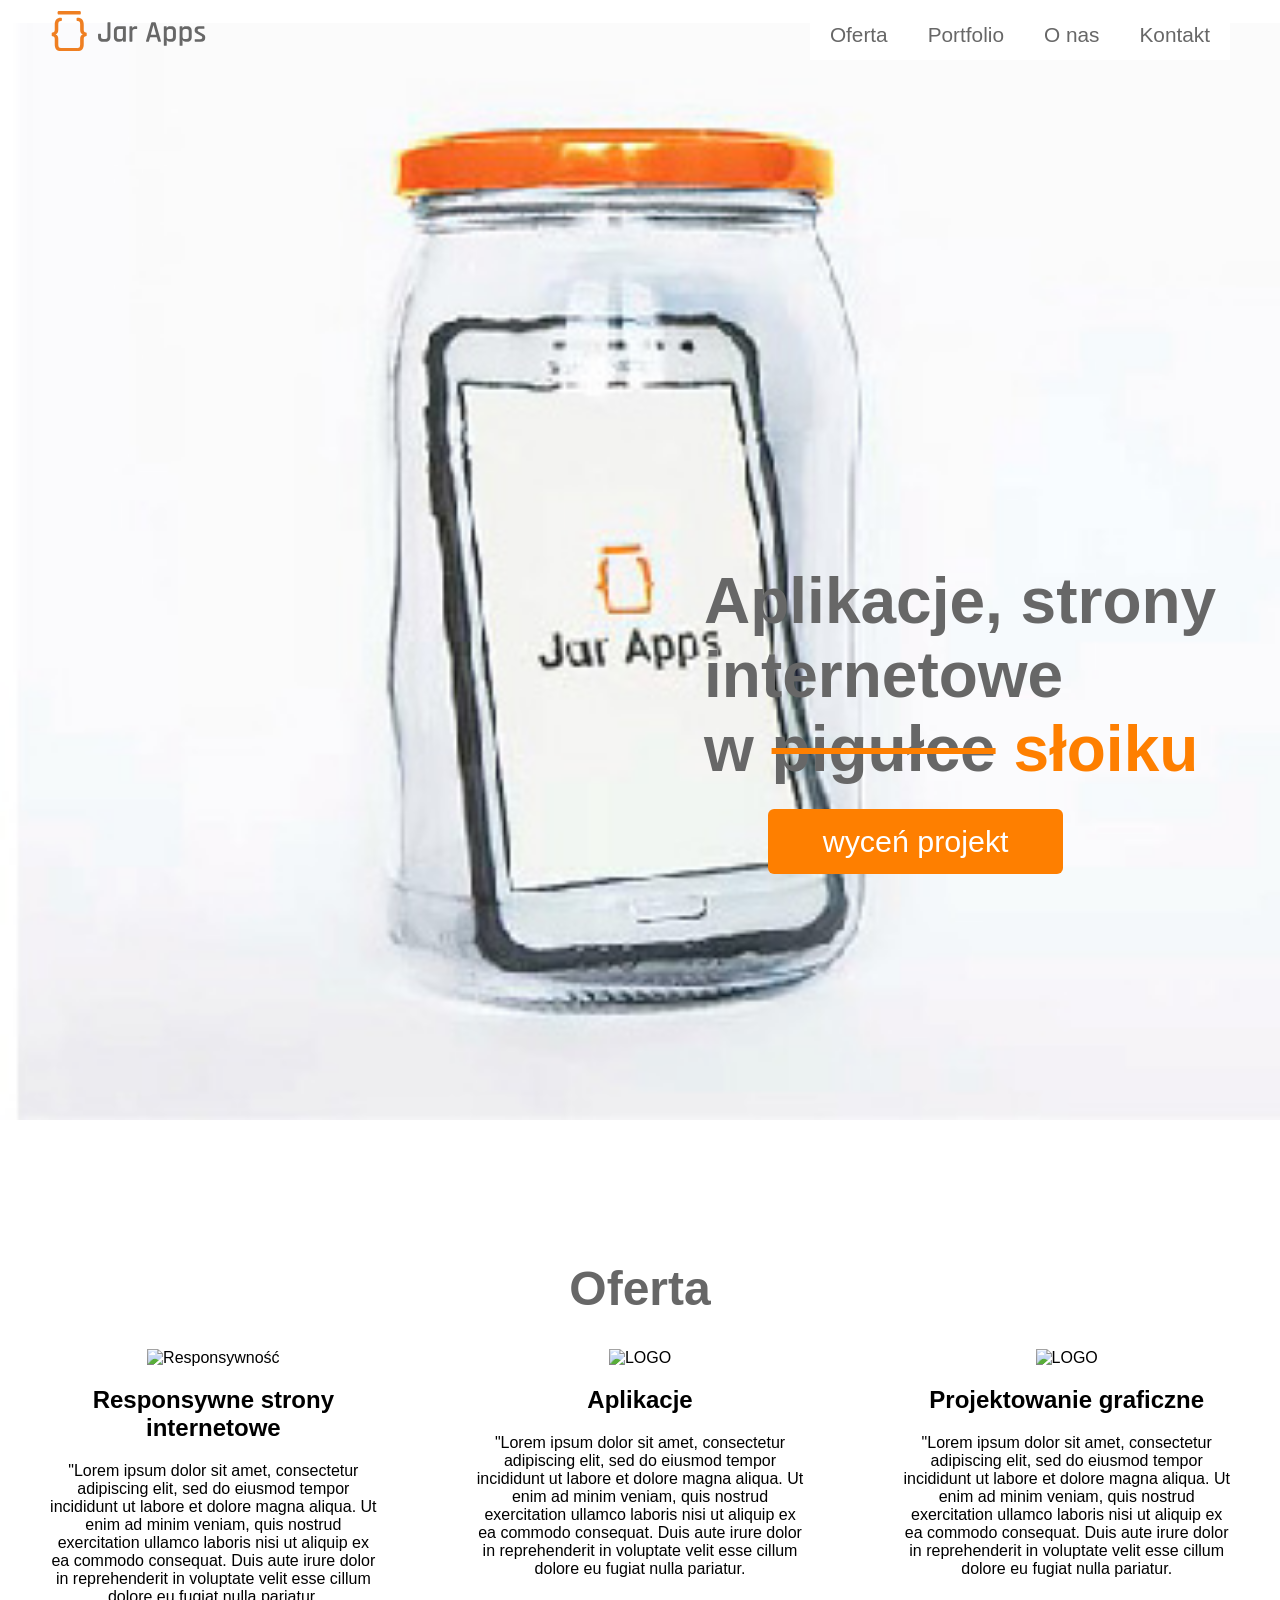
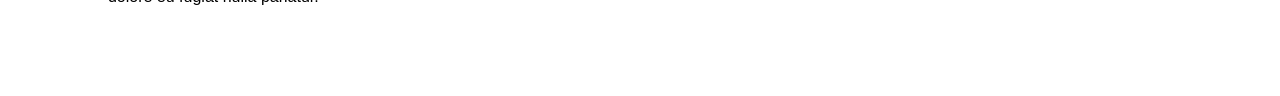
==== proba zakodowania jarapps/index.html @ 46600126 "Add files via upload" ====
<!DOCTYPE html>
<html lang="pl">
	<head>
	<meta charset="utf-8">
	<title>Jar Apps</title>
	<link rel="stylesheet" type="text/css" href="style.css">
	<link href="https://stackpath.bootstrapcdn.com/font-awesome/4.7.0/css/font-awesome.min.css" rel="stylesheet">
	<link href="https://fonts.googleapis.com/css?family=Rajdhani" rel="stylesheet">
<!-- 	<script src="https://code.jquery.com/jquery-3.3.1.js"></script>
	<script type="text/javascript">
		$(document).ready(function(){
			$('.menu-toggle').click(function(){
				$('ul').toggleClass('active')
			})
		})
	</script> -->
	</head>
<body>
	<!-- <div class="home"> -->
	<header>
		<div class="logo"><a href="#"><img src="logo.svg"alt="LOGO"><!-- LOGO --></a></div>
		<nav>
<!-- 			<dive class="toggle">
			</dive> -->
			<ul>
				<!-- <li><a href="#"><div class="active">Home</div></a></li> -->
				<li><a href="#1"><div>Oferta</div></a></li>
				<li><a href="#2"><div>Portfolio</div></a></li>
				<li><a href="#"><div>O nas</div></a></li>
				<li><a href="#"><div>Kontakt</div></a></li>
			</ul>
		</nav>
		<div class="menu-toggle"><i class="fa fa-bars"></i></div>
	</header>
<!-- 	<img class="container" src="sloik3.jpg" srcset="sloik2.jpg 320w, sloik2.jpg 700w, sloik3.jpg 1024w"> -->
	<picture>
  		<source class="container" srcset="sloik3.jpg" media="(min-width: 1200px)" />
  		<source class="container" srcset="sloik9w.jpg" media="(min-width: 1070px)" />
  		  <source class="container" srcset="sloik10w.jpg" media="(min-width: 950px)" />
  		<source class="container" srcset="sloik7w.jpg" media="(min-width: 750px)" />
  		<source class="container" srcset="sloik6.jpg" media="(min-width: 483px)" />
  		<source class="container" srcset="sloik5.jpg" media="(min-width: 364px)" />
  		<img class="container" src="sloik5.jpg" />
	</picture>

	<div class="bobo"><h1><span class="szary">Aplikacje, strony internetowe <br>w&nbsp;<span class="cross">pigułce</span></span> słoiku</br></h1></div>

	<span class="bobo2"><h1><span class="szary">Aplikacje, strony internetowe w&nbsp;<span class="cross">pigułce</span></span> słoiku</h1><div class="batton2"><a href="cenna/index.html" class="button2">wyceń projekt</a></div></span>

	<div class="batton"><a href="cenna/index.html" class="button">wyceń projekt</a></div>

	<br>
<!-- </div> -->
<div class="page-section" id="1">
	
<h1 class="szary2">Oferta</h1>
<div class="flex-container">
<div id="cel">
<img src="icons/resp.svgz"alt="Responsywność">
<h2>Responsywne strony internetowe</h2>
<p class="opisoferta">"Lorem ipsum dolor sit amet, consectetur adipiscing elit, sed do eiusmod tempor incididunt ut labore et dolore magna aliqua. Ut enim ad minim veniam, quis nostrud exercitation ullamco laboris nisi ut aliquip ex ea commodo consequat. Duis aute irure dolor in reprehenderit in voluptate velit esse cillum dolore eu fugiat nulla pariatur.</p>
</div>

<div id="cel">
<img src="icons/apl.svgz"alt="LOGO">
<h2>Aplikacje</h2>
<p class="opisoferta">"Lorem ipsum dolor sit amet, consectetur adipiscing elit, sed do eiusmod tempor incididunt ut labore et dolore magna aliqua. Ut enim ad minim veniam, quis nostrud exercitation ullamco laboris nisi ut aliquip ex ea commodo consequat. Duis aute irure dolor in reprehenderit in voluptate velit esse cillum dolore eu fugiat nulla pariatur.</p>
</div>

<div id="cel">
<img src="icons/proj.svgz"alt="LOGO">
<h2>Projektowanie graficzne</h2>
<p class="opisoferta">"Lorem ipsum dolor sit amet, consectetur adipiscing elit, sed do eiusmod tempor incididunt ut labore et dolore magna aliqua. Ut enim ad minim veniam, quis nostrud exercitation ullamco laboris nisi ut aliquip ex ea commodo consequat. Duis aute irure dolor in reprehenderit in voluptate velit esse cillum dolore eu fugiat nulla pariatur.</p>
</div>
</div>


<div class="page-section" id="2">
	
<h1 class="szary2">O nas</h1>



</div>
  <script src='http://cdnjs.cloudflare.com/ajax/libs/jquery/2.1.3/jquery.min.js'></script>

  

    <script  src="js/index.js"></script>
</body>
</html>

<!-- inspiracja
https://www.youtube.com/watch?v=lYw-FE60Dws
https://www.youtube.com/watch?v=gt8zOLQ8A0w -->
---- proba zakodowania jarapps/style.css ----
body
{
	margin: 0;
	padding: 0;
	font-family: sans-serif;
}
header
{
	position: sticky;
	top: 0;
	left: 0;
	padding: 0 50px;
	width: 100%;
	box-sizing: border-box;

}
.nawigacja
{
	background: green;
}

header .logo
{
	color: #000;
	height: 50px;
	line-height: 50px;
	font-size: 24px;
	float: left;
	font-weight: bold;
	padding-bottom: 1em;
}

header nav
{
	float: right;
		background: white;
}
header nav ul
{
	margin: 0;
	padding: 0;
	display: flex;
}

header nav ul li
{
	list-style: none;

}
header nav ul li a
{
	height: 50px;
	line-height: 50px;
	padding: 0 20px;
	text-decoration: none;
	padding-top: 0.5em;
	display:block;
	color: #000;
	font-family: 'Rajdhani semibold', sans-serif;
	font-size: 1.3em;
	color: #676767;
}
header nav ul li a div:hover,
header nav ul li a div.active

{
/*	color: #fff;
	background: #333;*/
	height: 1.8em;
	border-bottom: 0.14em solid #fe7f00;
	padding: 1 20px;

}
.menu-toggle
{
	color: #fe7f00;
	float:right;
	line-height: 50px;
	font-size: 24px;
	cursor: pointer;
	display: none;
	
}
	.container 
	{
 	 width: 100%;
 	 height: auto;
 	 margin-top: -4%;
 	 /*margin-bottom: 10px;*/
	}

div.bobo
{	
	padding-top: 5em;
	position: relative;
	margin-top: -50%;
	margin-left: 55%
}
span.bobo2
{
	display: none;
}
.cross
	{	
	text-decoration: line-through;
	text-decoration-color: #fe7f00;
	width: 1em;
	margin: 0;
	padding: 0;
	}

h1
{
  font-family: 'Rajdhani semibold', sans-serif;
}
h2
{
  font-family: 'Rajdhani semibold', sans-serif;
}
p
{
  font-family: 'Rajdhani semibold', sans-serif;
}


div.bobo h1
{
	width: 10em;
	height: 1em;
	color: #fe7f00;
/*	background-color: #eee;*/
	text-align: left;
	display:table-cell;
    vertical-align:middle;
    font-size: 4em;
}
.szary
	{
		color:#676767;
	}
div.page-section
{
	margin-top: 30%;
/*	display: flex; */
/*	margin-bottom: : 10%;*/
}

.szary2
{
	color:#676767;
	font-size: 3em;
	text-align: center;

}

div.flex-container
{
	display: flex;
	flex-direction: row;
	text-align: center;
}


@media (min-width: 1180px)
{
	div.batton
	{
    margin-top: 2.4em;
    font-family: 'Rajdhani semibold', sans-serif;
}

a.button {
    background-color: #fe7f00;
    border: none;
    border-radius: 0.2em;
    color: white;
    text-align: center;
    text-decoration: none;
    font-size: 1.9em;
    padding: 0.5em 1.8em;
    cursor: pointer;
/*    padding-top: 1em;*/
	position: relative;
/*	margin-top: -30%;*/
	margin-left: 60%
}
#cel
{
	padding-right: 3em;
	padding-left: 3em;
}
}

@media (max-width: 1180px)
 {
 	div.bobo
{	
	padding-top: 5em;
	position: relative;
	margin-top: -50%;
	margin-left: 48%
}
 	div h1
 	{
	width: 10em;
	height: 1em;
	color: #fe7f00;
/*	background-color: #eee;*/
	text-align: left;
	display:table-cell;
    vertical-align:middle;
    font-family: 'Rajdhani semibold', sans-serif;
    font-size: 4em;
	}
		div.batton
	{
    margin-top: 2.4em;
    font-family: 'Rajdhani semibold', sans-serif;
	}

	a.button {
    background-color: #fe7f00;
    border: none;
    border-radius: 0.2em;
    color: white;
    text-align: center;
    text-decoration: none;
    font-size: 1.9em;
    padding: 0.5em 1.8em;
    cursor: pointer;
/*    padding-top: 1em;*/
	position: relative;
/*	margin-top: -30%;*/
	margin-left: 55%

}
/*#cel
{
	padding-right: 3em;
	padding-left: 3em;
}*/
}

@media (max-width: 1070px)
{
 	div.bobo
	{	
	padding-top: 5em;
	position: relative;
	margin-top: -58%;
	margin-left: 48%;
	}
		div.batton
	{
    margin-top: 2.4em;
    font-family: 'Rajdhani semibold', sans-serif;
	}

	a.button {
    background-color: #fe7f00;
    border: none;
    border-radius: 0.2em;
    color: white;
    text-align: center;
    text-decoration: none;
    font-size: 1.9em;
    padding: 0.5em 1.8em;
    cursor: pointer;
	position: relative;
	margin-left: 55%;
	}

		.szary2
{
	color:#676767;
/*	color: yellow;*/
	font-size: 3em;
	/*text-align: center;*/
	margin-bottom: 1em;
	justify-content: center;
}


}
@media (max-width: 955px) 
{
 	div.bobo
	{	
	display: relative;
	padding-top: 5em;
	position: relative;
	margin-top: -66%;
	margin-left: 40%;
	}
	a.button 
	{
	margin-left: 48%;
	}
}

@media (max-width: 750px) /*750*//*991*/
{
	header
	{
		padding: 0 20px;
	}
	header img.logo
	{

	height: 30px;
	width: auto;
	line-height: 10%;
	}
	.menu-toggle
	{
		display: block;
	}

	header nav
	{
		/*display: none;*/
		position: absolute;
		width: 100%;
		height: calc(100vh = 50px);
		background: #333;
		top: 50px;
		left: 0;
		transition: 0.5%;
		z-index: 1;
	}
	header nav ul
	{
		display: none;
		text-align: center;
	}
	header nav ul.active
	{
		display: block;
	}
	
	header nav ul li a
	{
		color: #fff;
		border-bottom:  1px solid rgba(0,0,0,.2)

	}
	header nav ul li a:hover,
	header nav ul li a.active
	{
	color: #fff;
	background: #fe7f00;
	}
	
		.container 
	{
 	 width: 100%;
 	 height: auto;
 	}
 	div.bobo
 	{
 		display: none;
 	}
 	span.bobo2
	{
	background-color: white;	
	display: block;
	position: relative;
	margin-top: 0;
	margin-left: 0;
	padding-left: 1em;
	font-size: 1.2em;
	text-align: center;
	color: #fe7f00;
    font-family: 'Rajdhani semibold', sans-serif;
	margin-top: 0.5em;
	margin-bottom: -50%;
	z-index: 2;
	}
	span h1 span.szary
	{
		color:#676767;
	}
	div.batton
	{
	display: none;
/*    margin: 4px 2px;*/
    cursor: pointer;
    justify-content: center;
    margin-top: 5%;
    z-index: 1;

	}
	a.button {
    background-color: #fe7f00;
    border-radius: 0.5em;
    color: white;
/*    padding: 1em 3em;*/
    text-align: center;
    text-decoration: none;
    font-size: 1.2em;
    padding: 0.75em 1.7em;
    font-family: 'Rajdhani semibold', sans-serif;
    margin-left: 0;
   	}

	div.batton2
	{
	display: flex;
/*    margin: 4px 2px;*/
    cursor: pointer;
    justify-content: center;
    margin-top: -3%;
    z-index: 1;

	}
	a.button2 {
    background-color: #fe7f00;
    border-radius: 0.5em;
    color: white;
/*    padding: 1em 3em;*/
    text-align: center;
    text-decoration: none;
    font-size: 1.2em;
    padding: 0.75em 1.7em;
    font-family: 'Rajdhani semibold', sans-serif;
    margin-left: 0;
   	}

    div.flex-container
{
	display: flex;
	justify-content: center;
	flex-direction: column;
}

div.page-section
{
	margin-top: 60%;
/*	display: flex; */
/*	margin-bottom: : 10%;*/
}

@media (max-width: 450px)
{
	div.batton2
	{
	display: flex;
/*    margin: 4px 2px;*/
    cursor: pointer;
    justify-content: center;
    margin-top: -5%;
    z-index: 4;
    margin-left: 1em;
}

}

/*nav
{	
	width: 100%;
	background: white;
}
ul
{
	width: 80%;
	margin: 0 auto;
	padding: 0;
}
ul li
{
	list-style: none;
	display: inline-block;
	padding: 20px;
}
ul li:hover
{
	background: #fe7f00;
}
ul li a
{
	color: black;
	text-decoration: none;
}*/
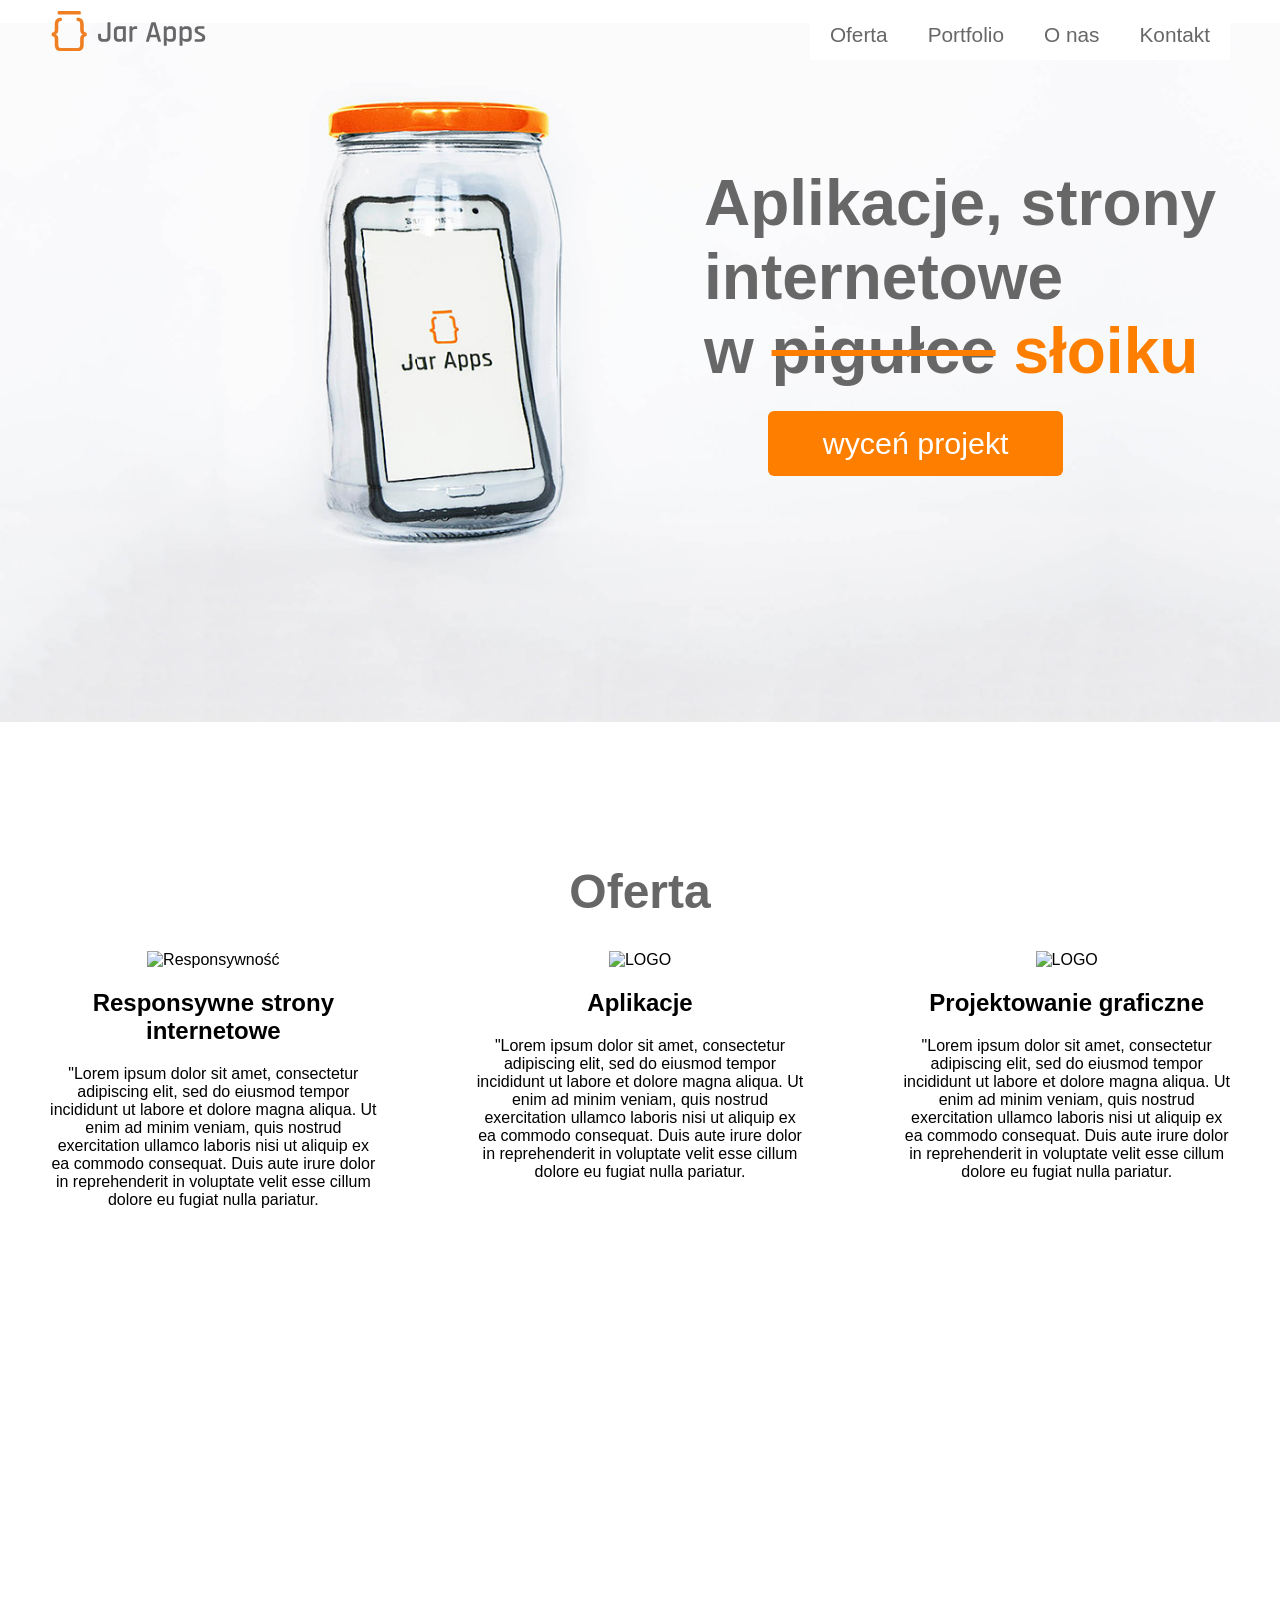
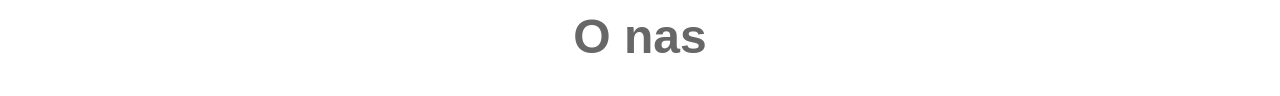
==== commit 30a840e2: "Add files via upload" ====
--- a/proba zakodowania jarapps/index.html
+++ b/proba zakodowania jarapps/index.html
@@ -26,7 +26,7 @@
 				<!-- <li><a href="#"><div class="active">Home</div></a></li> -->
 				<li><a href="#1"><div>Oferta</div></a></li>
 				<li><a href="#2"><div>Portfolio</div></a></li>
-				<li><a href="#"><div>O nas</div></a></li>
+				<li><a href="#"><div>O&nbsp;nas</div></a></li>
 				<li><a href="#"><div>Kontakt</div></a></li>
 			</ul>
 		</nav>
--- a/proba zakodowania jarapps/style.css
+++ b/proba zakodowania jarapps/style.css
@@ -51,7 +51,8 @@
 {
 	height: 50px;
 	line-height: 50px;
-	padding: 0 20px;
+/*	padding: 0 20px;*/
+	margin: 0 20px;
 	text-decoration: none;
 	padding-top: 0.5em;
 	display:block;
@@ -60,8 +61,8 @@
 	font-size: 1.3em;
 	color: #676767;
 }
-header nav ul li a div:hover,
-header nav ul li a div.active
+header nav ul li a:hover,
+header nav ul li a.active
 
 {
 /*	color: #fff;
@@ -69,8 +70,19 @@
 	height: 1.8em;
 	border-bottom: 0.14em solid #fe7f00;
 	padding: 1 20px;
-
-}
+	width: -webkit-min-content;
+
+
+}
+
+.nav hr {
+    height: 0.4rem;
+    margin: 0;
+    background: #3ca5c3;
+    border: none;
+    transition: .3s ease-in-out;
+}
+
 .menu-toggle
 {
 	color: #fe7f00;
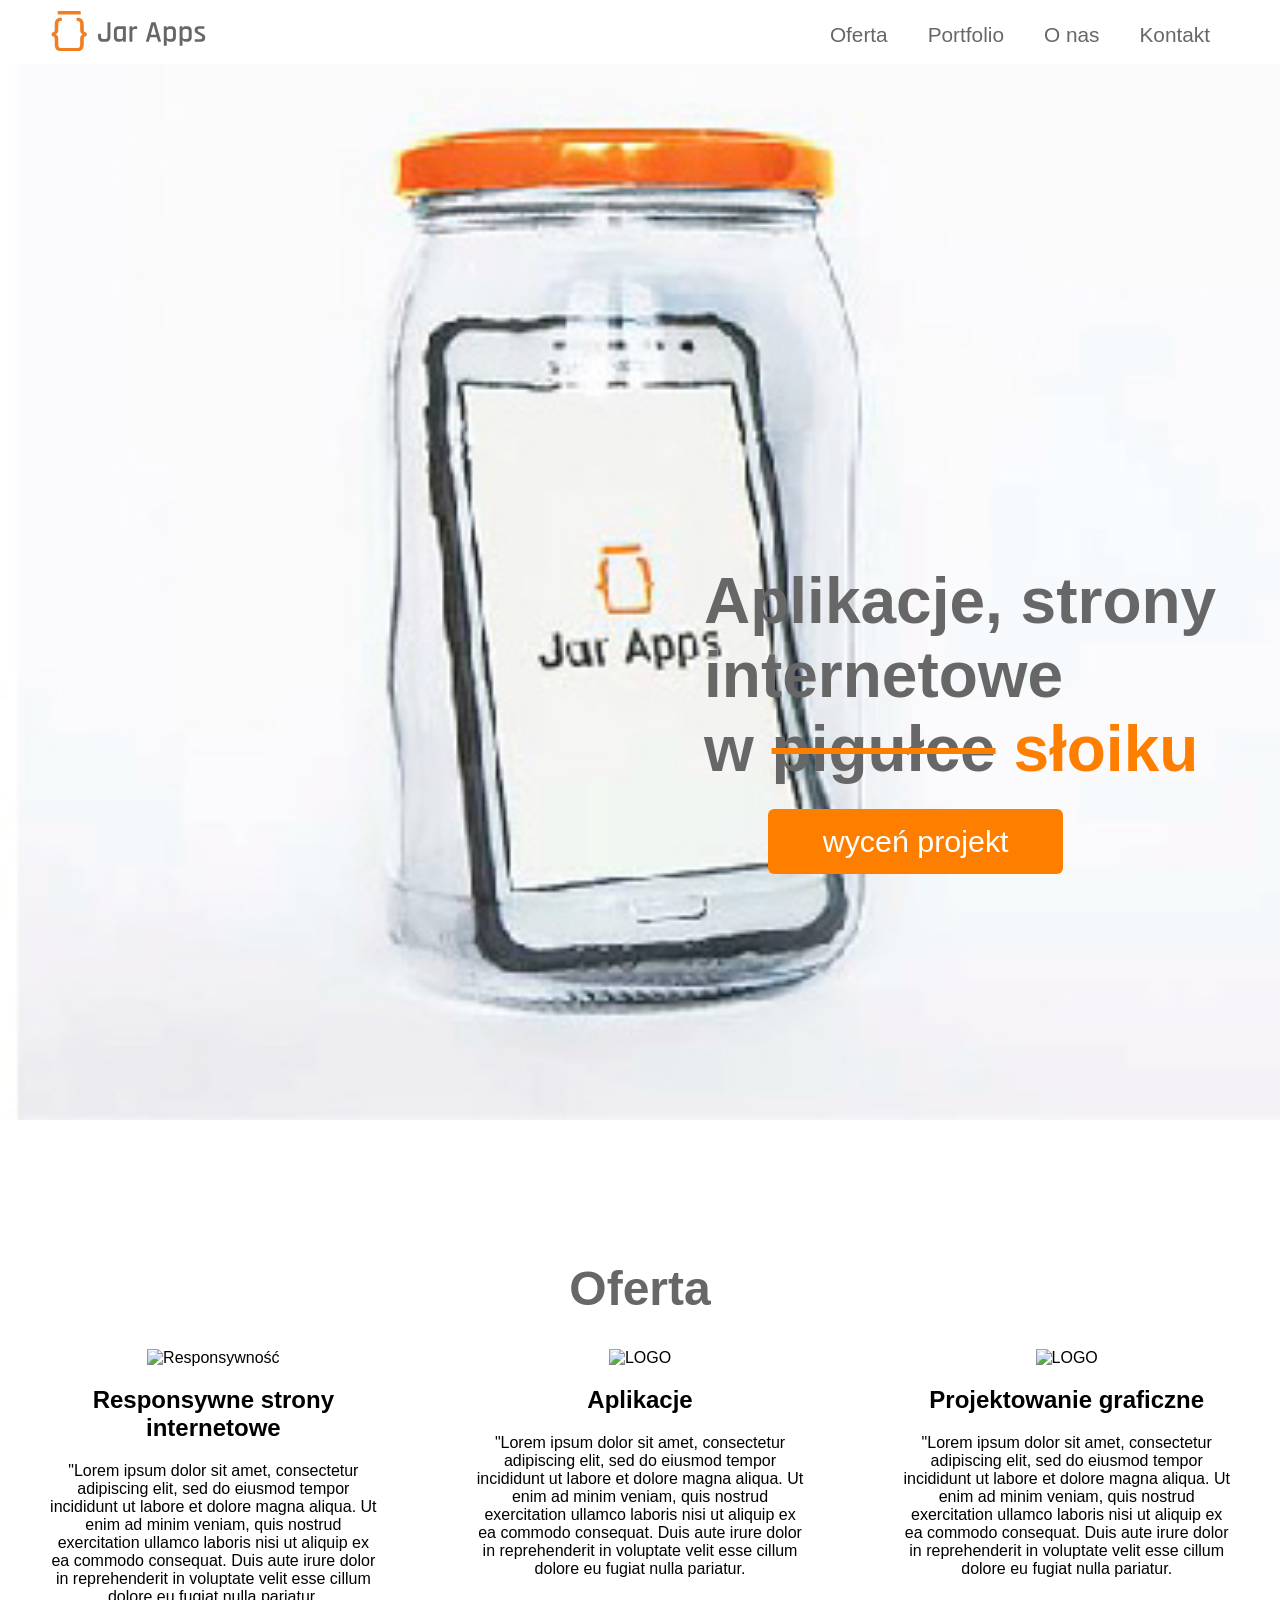
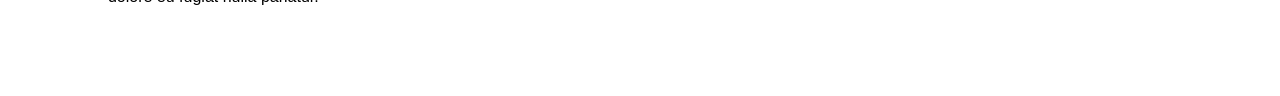
==== commit 319c7192: "Add files via upload" ====
--- a/proba zakodowania jarapps/index.html
+++ b/proba zakodowania jarapps/index.html
@@ -18,6 +18,7 @@
 <body>
 	<!-- <div class="home"> -->
 	<header>
+		<div class="nawigacja">
 		<div class="logo"><a href="#"><img src="logo.svg"alt="LOGO"><!-- LOGO --></a></div>
 		<nav>
 <!-- 			<dive class="toggle">
@@ -31,6 +32,7 @@
 			</ul>
 		</nav>
 		<div class="menu-toggle"><i class="fa fa-bars"></i></div>
+		</div>
 	</header>
 <!-- 	<img class="container" src="sloik3.jpg" srcset="sloik2.jpg 320w, sloik2.jpg 700w, sloik3.jpg 1024w"> -->
 	<picture>
--- a/proba zakodowania jarapps/style.css
+++ b/proba zakodowania jarapps/style.css
@@ -7,16 +7,20 @@
 header
 {
 	position: sticky;
+	background-color: white; /*!important;*/
 	top: 0;
 	left: 0;
 	padding: 0 50px;
 	width: 100%;
+/*	height: auto;*/
 	box-sizing: border-box;
-
+	z-index: 10;
 }
 .nawigacja
 {
-	background: green;
+/*	background-color: green;*/ /*!important;*/
+	z-index: 11;
+	height: 4em;
 }
 
 header .logo
@@ -33,7 +37,7 @@
 header nav
 {
 	float: right;
-		background: white;
+	background: white;
 }
 header nav ul
 {
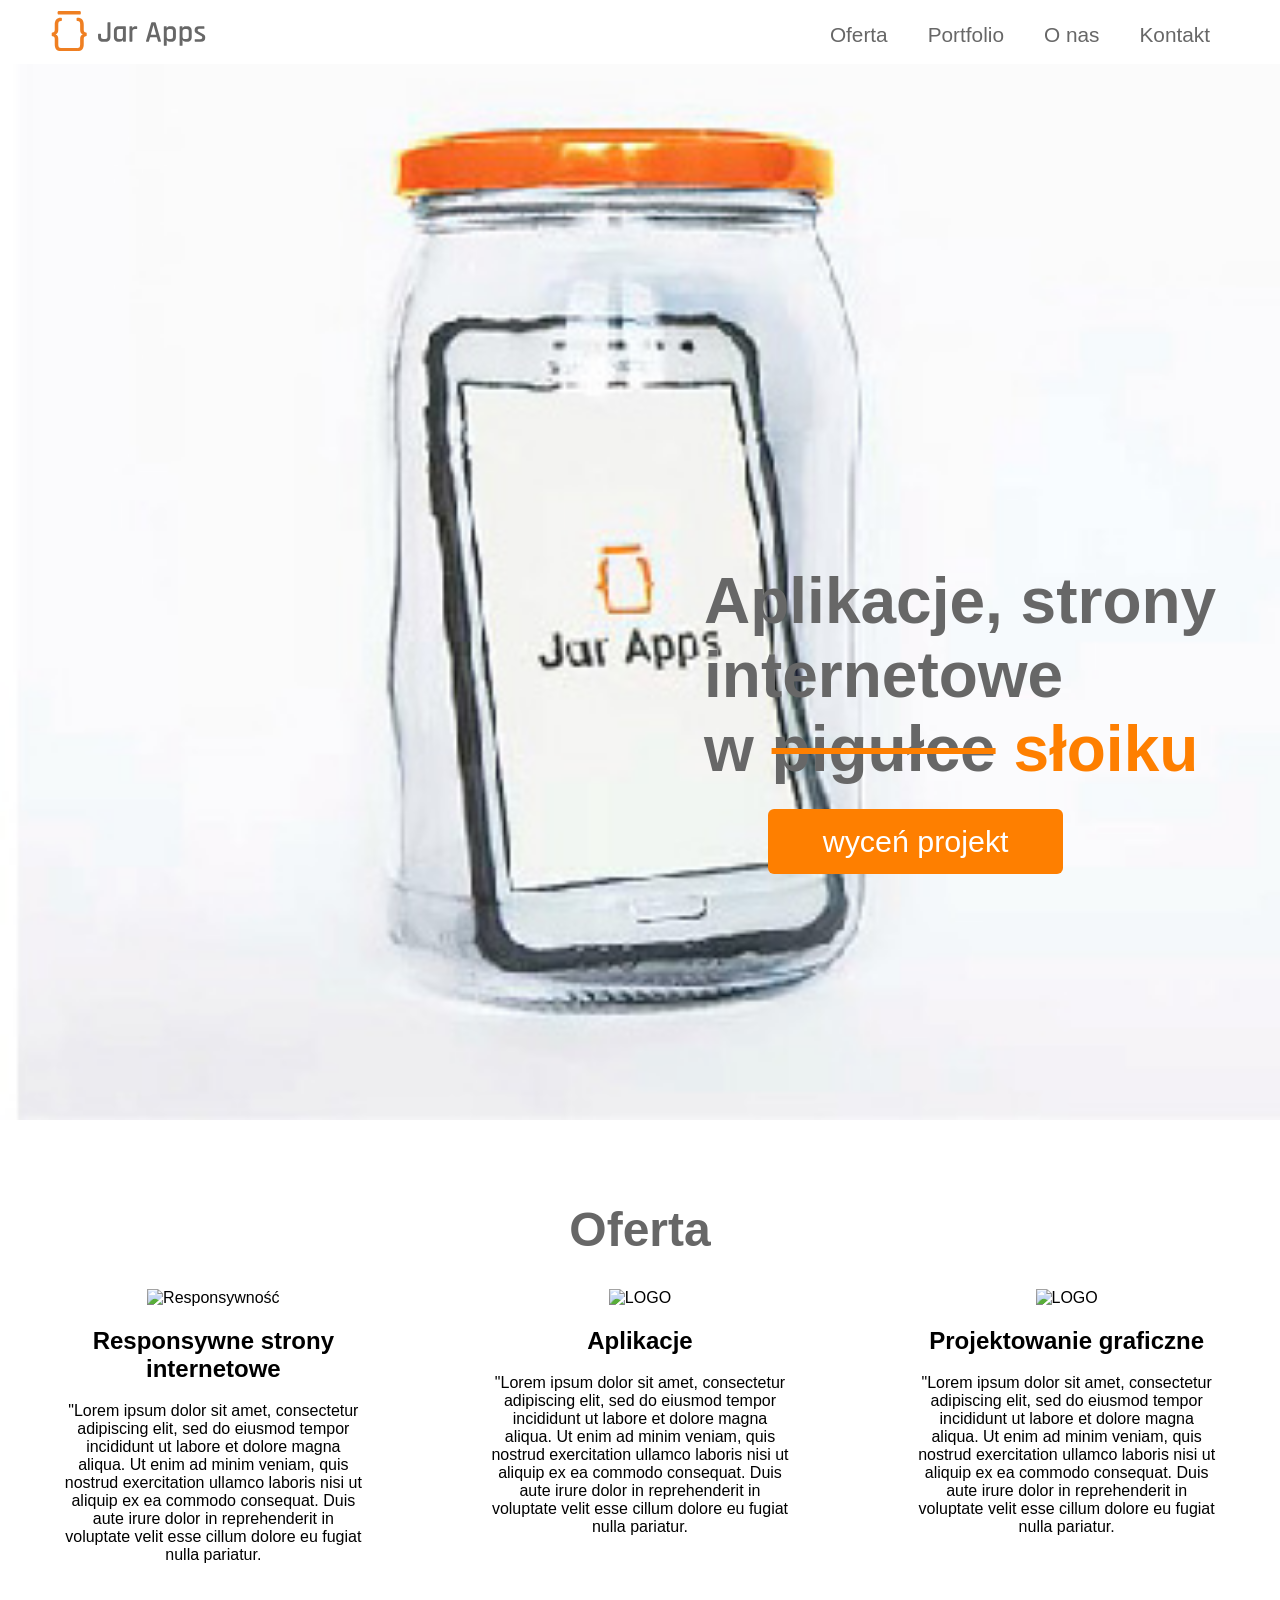
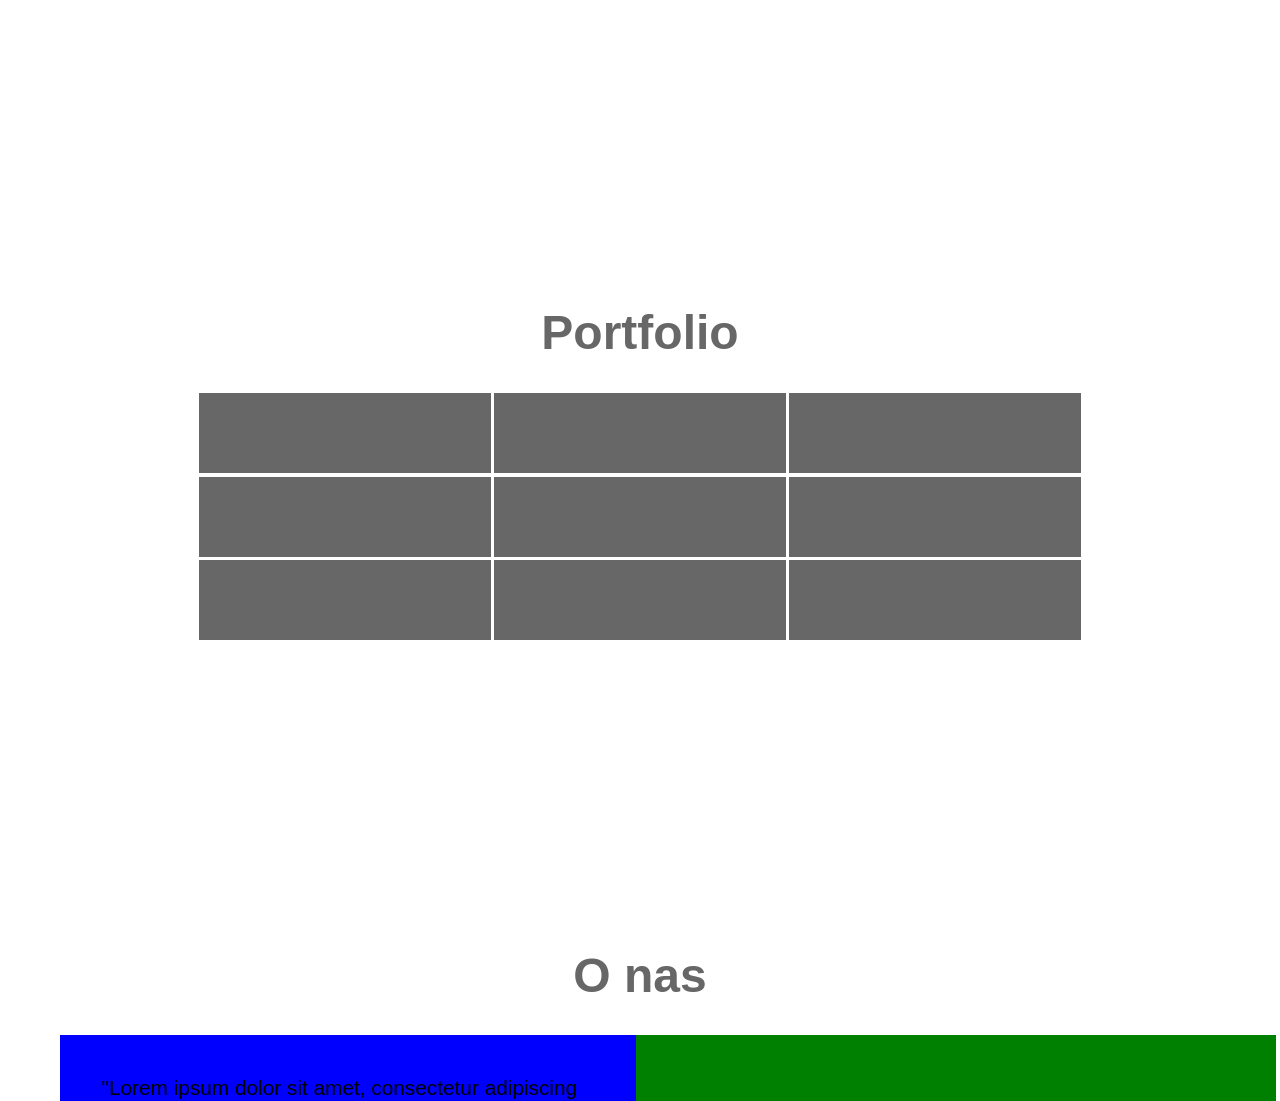
==== commit 208d7132: "Add files via upload" ====
--- a/proba zakodowania jarapps/index.html
+++ b/proba zakodowania jarapps/index.html
@@ -25,9 +25,9 @@
 			</dive> -->
 			<ul>
 				<!-- <li><a href="#"><div class="active">Home</div></a></li> -->
-				<li><a href="#1"><div>Oferta</div></a></li>
+				<li><a href="#jeden"><div>Oferta</div></a></li>
 				<li><a href="#2"><div>Portfolio</div></a></li>
-				<li><a href="#"><div>O&nbsp;nas</div></a></li>
+				<li><a href="#3"><div>O&nbsp;nas</div></a></li>
 				<li><a href="#"><div>Kontakt</div></a></li>
 			</ul>
 		</nav>
@@ -51,10 +51,10 @@
 
 	<div class="batton"><a href="cenna/index.html" class="button">wyceń projekt</a></div>
 
-	<br>
+	<br></br>
 <!-- </div> -->
-<div class="page-section" id="1">
-	
+<div class="page-section" id="jeden">
+<br class="enter">	
 <h1 class="szary2">Oferta</h1>
 <div class="flex-container">
 <div id="cel">
@@ -76,12 +76,32 @@
 </div>
 </div>
 
+<div class="page-section" id="2">
+<br></br>
+<h1 class="szary2">Portfolio</h1>
 
-<div class="page-section" id="2">
-	
+	<div class="flex-container-portfolio">
+	<div class="projekt"></div>
+	<div class="projekt"></div>
+	<div class="projekt"></div>
+	<div class="projekt"></div>
+	<div class="projekt"></div>
+	<div class="projekt"></div>
+	<div class="projekt"></div>
+	<div class="projekt"></div>
+	<div class="projekt"></div>
+</div>
+
+<div class="page-section" id="3">
+<br>
 <h1 class="szary2">O nas</h1>
 
+<div class="flex-container-About">
+<div class="kloc1"><p class="text-about">"Lorem ipsum dolor sit amet, consectetur adipiscing elit, sed do eiusmod tempor incididunt ut labore et dolore magna aliqua. Ut enim ad minim veniam, quis nostrud exercitation ullamco laboris nisi ut aliquip ex ea commodo consequat. Duis aute irure dolor in reprehenderit in voluptate velit esse cillum dolore eu fugiat nulla pariatur.</p></div>
+<div class="kloc2"></div>
 
+
+</div>
 
 </div>
   <script src='http://cdnjs.cloudflare.com/ajax/libs/jquery/2.1.3/jquery.min.js'></script>
--- a/proba zakodowania jarapps/style.css
+++ b/proba zakodowania jarapps/style.css
@@ -74,7 +74,6 @@
 	height: 1.8em;
 	border-bottom: 0.14em solid #fe7f00;
 	padding: 1 20px;
-	width: -webkit-min-content;
 
 
 }
@@ -125,15 +124,7 @@
 	padding: 0;
 	}
 
-h1
-{
-  font-family: 'Rajdhani semibold', sans-serif;
-}
-h2
-{
-  font-family: 'Rajdhani semibold', sans-serif;
-}
-p
+h1, h2, p
 {
   font-family: 'Rajdhani semibold', sans-serif;
 }
@@ -156,7 +147,7 @@
 	}
 div.page-section
 {
-	margin-top: 30%;
+	margin-top: 20%;
 /*	display: flex; */
 /*	margin-bottom: : 10%;*/
 }
@@ -173,9 +164,63 @@
 {
 	display: flex;
 	flex-direction: row;
+	flex-wrap:wrap;
 	text-align: center;
-}
-
+	justify-content: space-around;
+}
+
+.flex-container-About
+{
+	display: flex;
+	flex-direction: row;
+/*	width: 100%
+	height: 20em;*/
+	justify-content: center;
+}
+
+.kloc1
+{
+	display: flex;
+	height: 29em;
+/*	width: (50% - 15px);*/
+	width: 45%;
+	background-color: blue;
+	margin-left: 3.5em;
+}
+
+.kloc2
+{
+	display: flex;
+	height: 29em;
+	width: 50%;
+	background-color: green;
+}
+
+.text-about
+{
+	margin: 2em;
+	font-size: 1.3em;
+}
+
+.flex-container-portfolio
+{
+	display: flex;
+	flex-direction: row;
+/*	width: 100%
+	height: 20em;*/
+	justify-content: center;
+	margin-left: 3.5em;
+	margin-right: 3.5em;
+	flex-wrap:wrap;
+}
+
+.projekt
+{
+	background-color: #676767;
+	height: 5em;
+	width: 25%;
+	margin: 0.1rem;
+}
 
 @media (min-width: 1180px)
 {
@@ -202,9 +247,12 @@
 }
 #cel
 {
-	padding-right: 3em;
-	padding-left: 3em;
-}
+	padding-right: 1.5em;
+	padding-left: 1.5em;
+	width: 300px;
+/*	background-color: blue;*/
+}
+
 }
 
 @media (max-width: 1180px)
@@ -218,12 +266,10 @@
 }
  	div h1
  	{
-	width: 10em;
 	height: 1em;
 	color: #fe7f00;
 /*	background-color: #eee;*/
 	text-align: left;
-	display:table-cell;
     vertical-align:middle;
     font-family: 'Rajdhani semibold', sans-serif;
     font-size: 4em;
@@ -250,11 +296,34 @@
 	margin-left: 55%
 
 }
-/*#cel
-{
-	padding-right: 3em;
-	padding-left: 3em;
-}*/
+#cel
+{
+	padding-right: 1.5em;
+	padding-left: 1.5em;
+	width: 300px;
+/*	background-color: blue;*/
+
+}
+
+ br.enter 
+ {
+    height: 70px;
+ }
+
+.flex-container-About
+{
+	display: flex;
+	flex-direction: row;
+}
+
+.kloc
+{
+	height: 20%;
+	width: 50%;
+	background-color: blue;
+		display: flex;
+}
+
 }
 
 @media (max-width: 1070px)
@@ -295,7 +364,10 @@
 	margin-bottom: 1em;
 	justify-content: center;
 }
-
+ br.enter 
+ {
+    line-height: 100px;
+ }
 
 }
 @media (max-width: 955px) 
@@ -320,10 +392,10 @@
 	{
 		padding: 0 20px;
 	}
-	header img.logo
-	{
-
-	height: 30px;
+	header div.logo a img
+	{
+
+	height: 60px;
 	width: auto;
 	line-height: 10%;
 	}
@@ -365,6 +437,9 @@
 	{
 	color: #fff;
 	background: #fe7f00;
+	height: auto;
+	border-bottom: none;
+	margin: 0;
 	}
 	
 		.container 
@@ -446,14 +521,25 @@
 {
 	display: flex;
 	justify-content: center;
-	flex-direction: column;
-}
-
-div.page-section
-{
-	margin-top: 60%;
+/*	flex-direction: column;*/
+}
+
+#cel
+{
+	width: auto;
+}
+
+div#jeden
+{
+	margin-top: 50%;
 /*	display: flex; */
 /*	margin-bottom: : 10%;*/
+}
+
+.opisoferta
+{
+	margin-right: 2em;
+	margin-left: 2em;
 }
 
 @media (max-width: 450px)
@@ -468,7 +554,6 @@
     z-index: 4;
     margin-left: 1em;
 }
-
 }
 
 /*nav
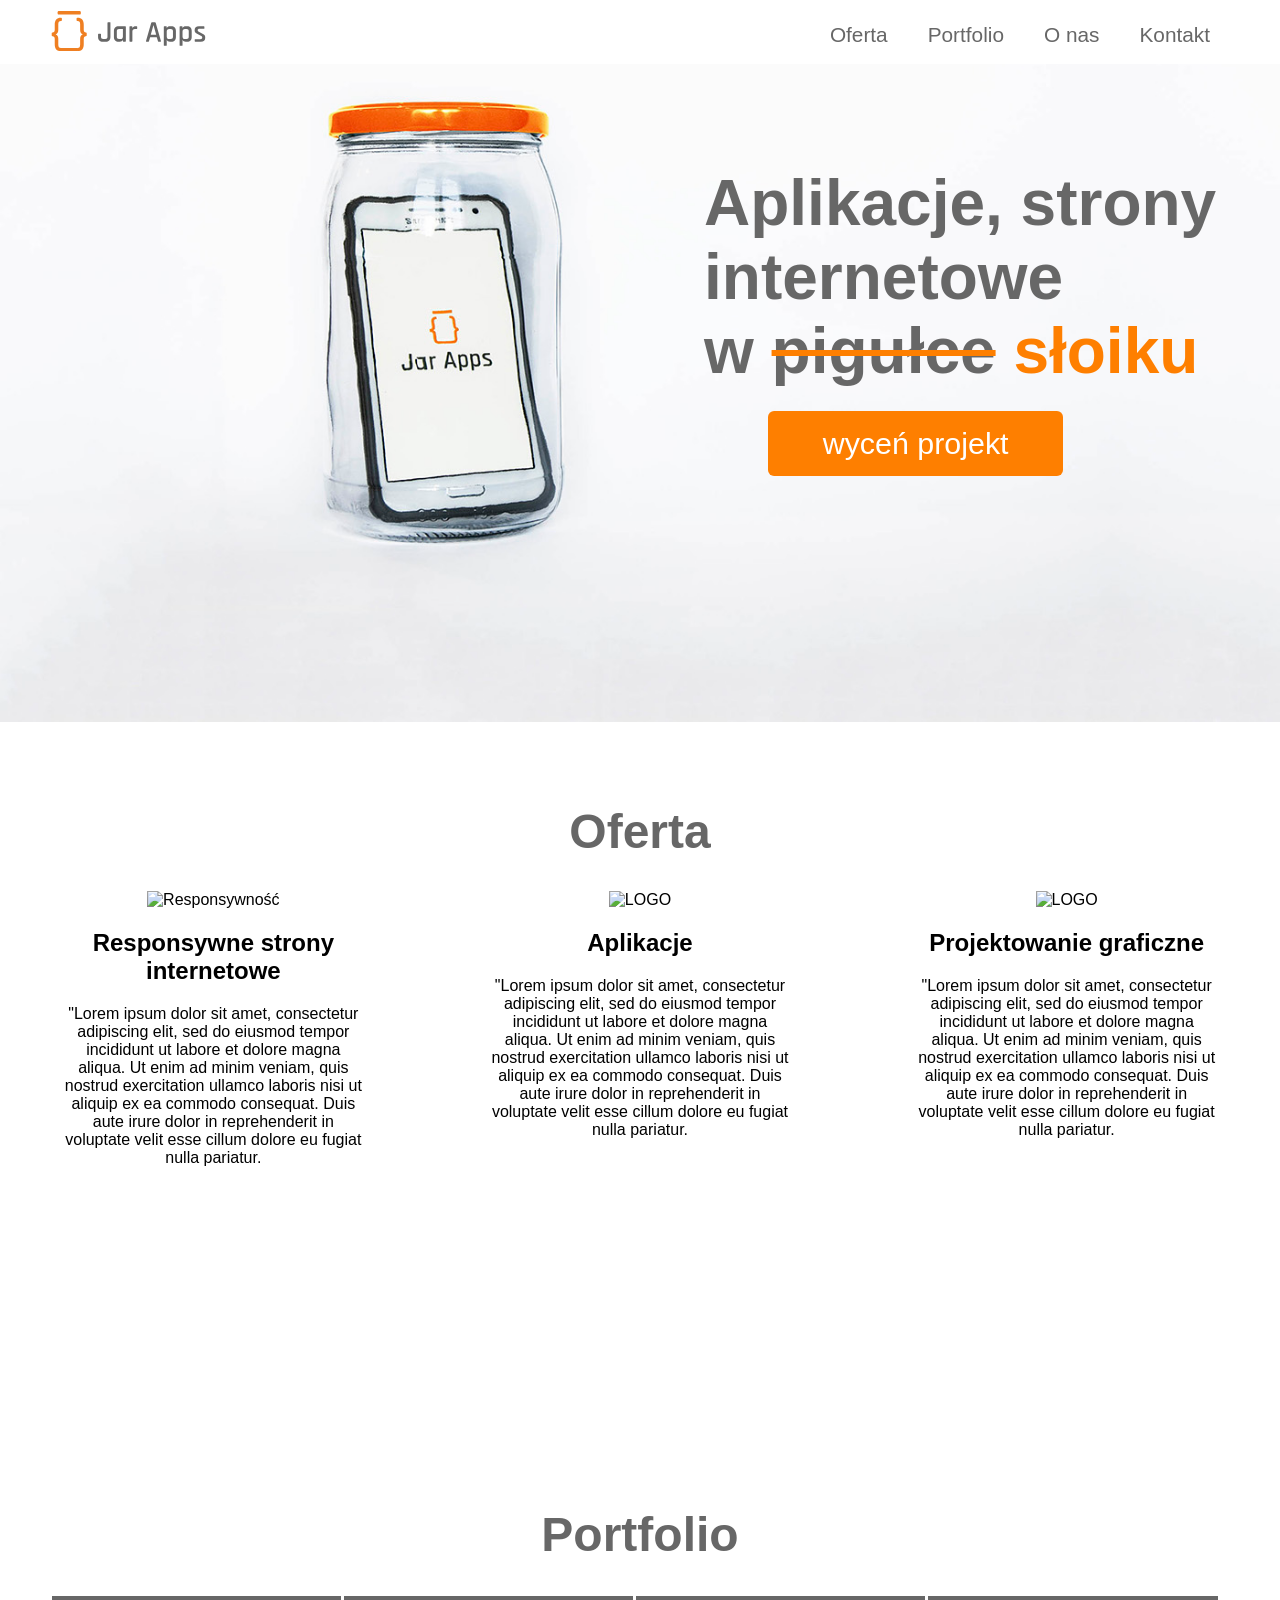
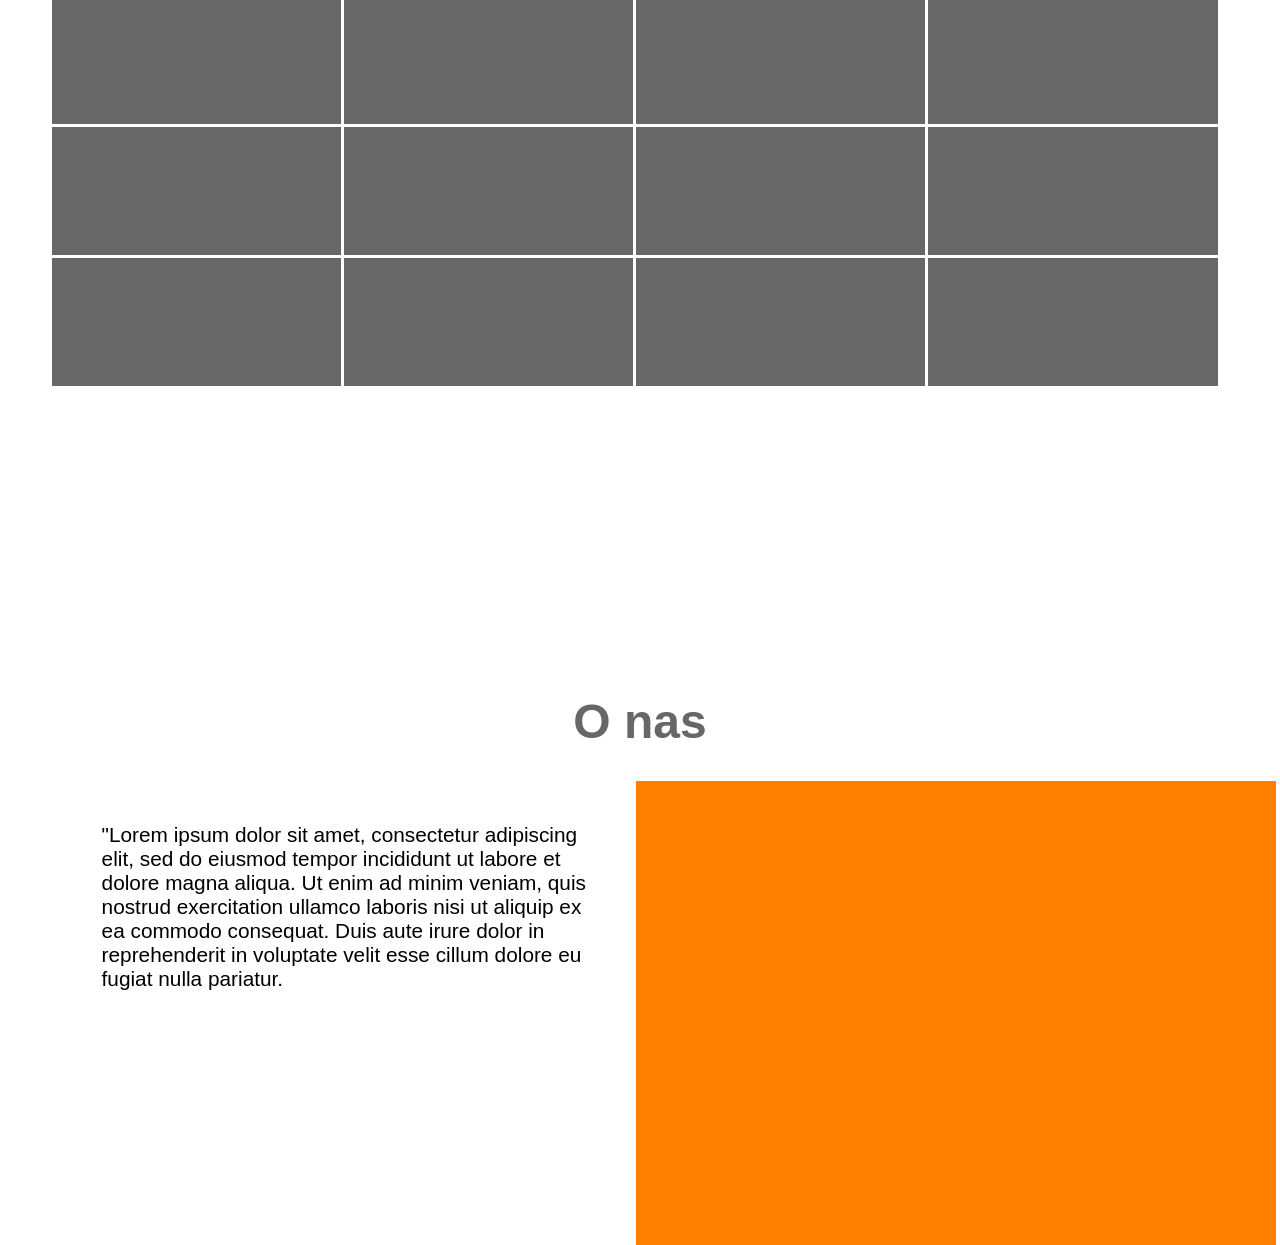
==== commit 01806b63: "Add files via upload" ====
--- a/proba zakodowania jarapps/index.html
+++ b/proba zakodowania jarapps/index.html
@@ -90,6 +90,9 @@
 	<div class="projekt"></div>
 	<div class="projekt"></div>
 	<div class="projekt"></div>
+	<div class="projekt"></div>
+	<div class="projekt"></div>
+	<div class="projekt"></div>
 </div>
 
 <div class="page-section" id="3">
--- a/proba zakodowania jarapps/style.css
+++ b/proba zakodowania jarapps/style.css
@@ -184,7 +184,7 @@
 	height: 29em;
 /*	width: (50% - 15px);*/
 	width: 45%;
-	background-color: blue;
+/*	background-color: blue;*/
 	margin-left: 3.5em;
 }
 
@@ -193,7 +193,7 @@
 	display: flex;
 	height: 29em;
 	width: 50%;
-	background-color: green;
+	background-color: #fe7f00;
 }
 
 .text-about
@@ -206,19 +206,20 @@
 {
 	display: flex;
 	flex-direction: row;
-/*	width: 100%
-	height: 20em;*/
-	justify-content: center;
-	margin-left: 3.5em;
-	margin-right: 3.5em;
+	width: 100%
+	height: 20em;
+/*	margin-left: 1.5em;
+	margin-right: 1.5em;*/
 	flex-wrap:wrap;
+	margin-right: 50px;
+	margin-left: 50px;
 }
 
 .projekt
 {
 	background-color: #676767;
-	height: 5em;
-	width: 25%;
+	height: 8em;
+	width: 24.5%;
 	margin: 0.1rem;
 }
 
@@ -320,7 +321,7 @@
 {
 	height: 20%;
 	width: 50%;
-	background-color: blue;
+/*	background-color: blue;*/
 		display: flex;
 }
 
@@ -403,6 +404,26 @@
 	{
 		display: block;
 	}
+
+.flex-container-portfolio
+{
+	display: flex;
+	flex-direction: row;
+	width: 100%
+	height: 20em;
+	justify-content: center;
+/*	margin-left: 1.5em;
+	margin-right: 1.5em;*/
+	flex-wrap:wrap;
+}
+
+.projekt
+{
+	background-color: #676767;
+	height: 6em;
+	width: 25%;
+	margin: 0.1rem;
+}
 
 	header nav
 	{
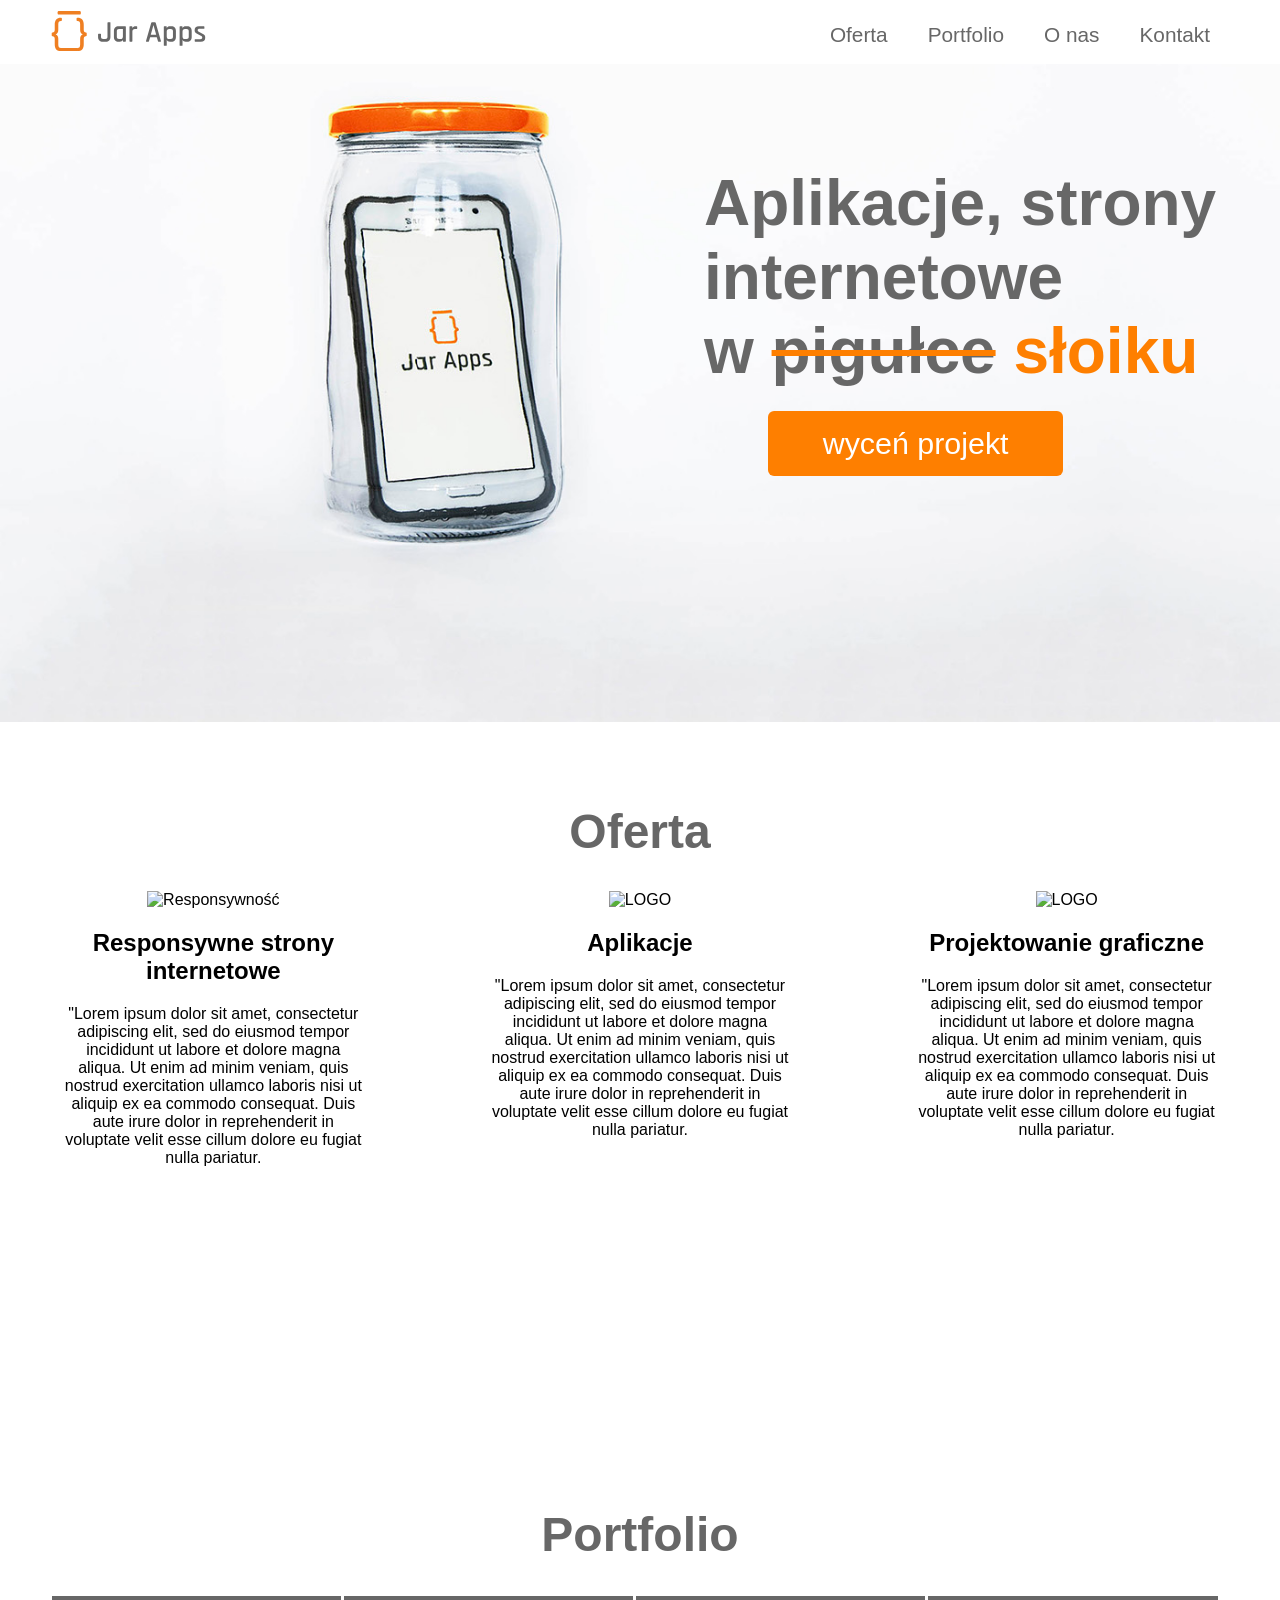
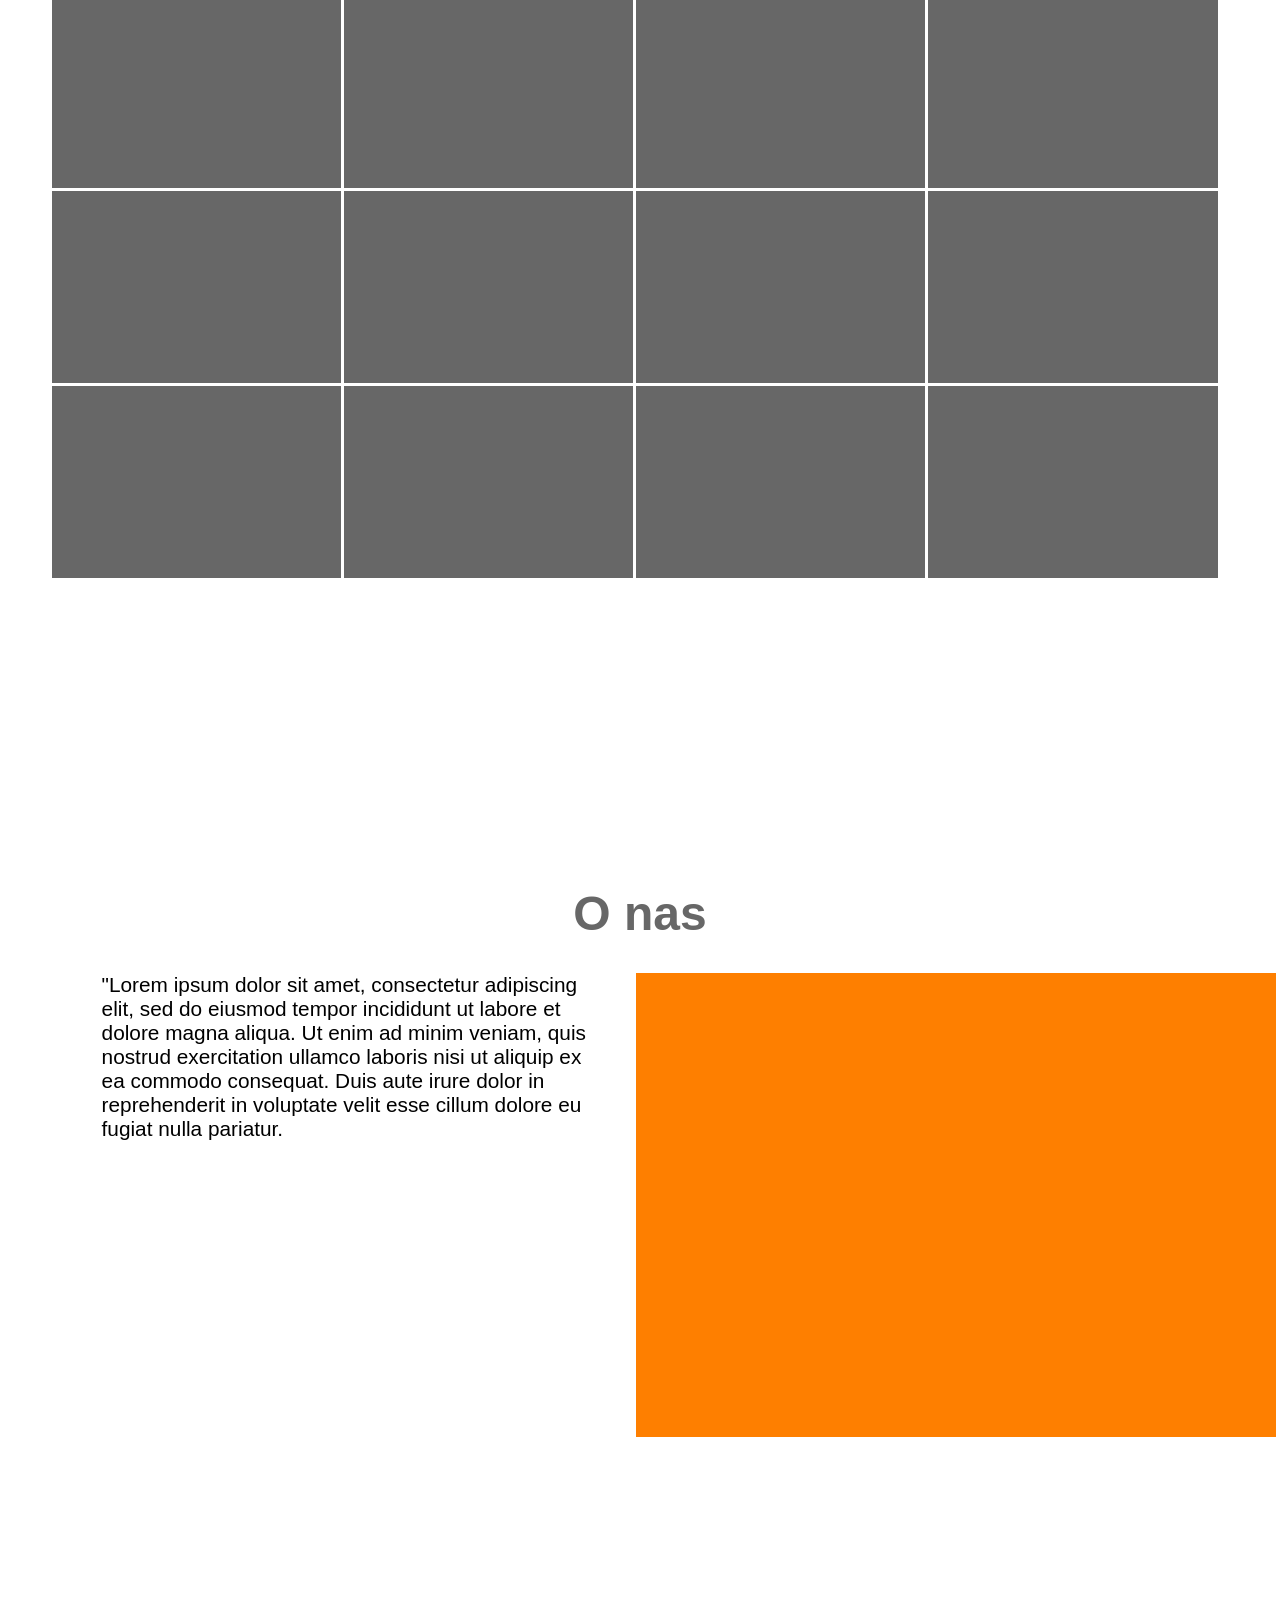
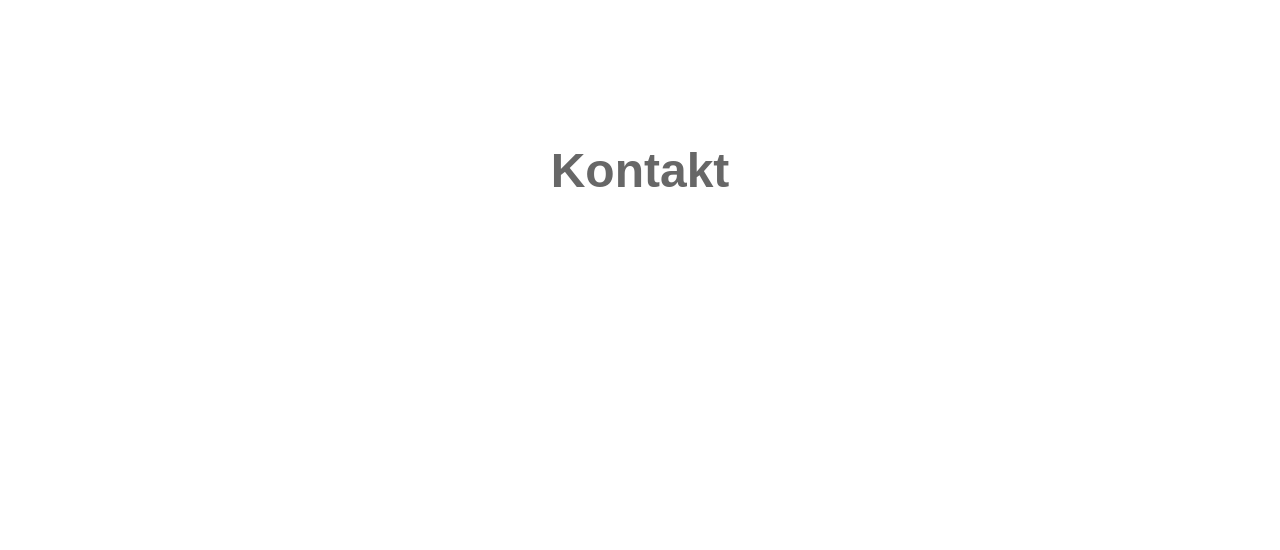
==== commit 0b76bf87: "Add files via upload" ====
--- a/proba zakodowania jarapps/index.html
+++ b/proba zakodowania jarapps/index.html
@@ -28,7 +28,7 @@
 				<li><a href="#jeden"><div>Oferta</div></a></li>
 				<li><a href="#2"><div>Portfolio</div></a></li>
 				<li><a href="#3"><div>O&nbsp;nas</div></a></li>
-				<li><a href="#"><div>Kontakt</div></a></li>
+				<li><a href="#4"><div>Kontakt</div></a></li>
 			</ul>
 		</nav>
 		<div class="menu-toggle"><i class="fa fa-bars"></i></div>
@@ -102,8 +102,16 @@
 <div class="flex-container-About">
 <div class="kloc1"><p class="text-about">"Lorem ipsum dolor sit amet, consectetur adipiscing elit, sed do eiusmod tempor incididunt ut labore et dolore magna aliqua. Ut enim ad minim veniam, quis nostrud exercitation ullamco laboris nisi ut aliquip ex ea commodo consequat. Duis aute irure dolor in reprehenderit in voluptate velit esse cillum dolore eu fugiat nulla pariatur.</p></div>
 <div class="kloc2"></div>
+</div>
 
 
+
+
+<div class="page-section" id="4">
+<br>
+<h1 class="szary2">Kontakt</h1>
+
+<div class="flex-container-Kontakt">
 </div>
 
 </div>
--- a/proba zakodowania jarapps/style.css
+++ b/proba zakodowania jarapps/style.css
@@ -200,6 +200,7 @@
 {
 	margin: 2em;
 	font-size: 1.3em;
+	margin-top: 0;
 }
 
 .flex-container-portfolio
@@ -218,10 +219,16 @@
 .projekt
 {
 	background-color: #676767;
-	height: 8em;
+	height: 12em;
 	width: 24.5%;
 	margin: 0.1rem;
 }
+
+.flex-container-Kontakt
+{
+	height: 20em;
+}
+
 
 @media (min-width: 1180px)
 {
@@ -385,6 +392,26 @@
 	{
 	margin-left: 48%;
 	}
+
+	.flex-container-portfolio
+{
+	display: flex;
+	flex-direction: row;
+	width: 100%
+	height: 20em;
+/*	justify-content: center;*/
+	margin-left: 50px;
+	margin-right: 50px;
+	flex-wrap:wrap;
+}
+
+.projekt
+{
+	background-color: #676767;
+	height: 10em;
+	width: 32%;
+	margin: 0.1rem;
+}
 }
 
 @media (max-width: 750px) /*750*//*991*/
@@ -411,19 +438,45 @@
 	flex-direction: row;
 	width: 100%
 	height: 20em;
-	justify-content: center;
-/*	margin-left: 1.5em;
-	margin-right: 1.5em;*/
+/*	justify-content: center;*/
+	margin-left: 20px;
+	margin-right: 20px;
 	flex-wrap:wrap;
 }
 
 .projekt
 {
 	background-color: #676767;
-	height: 6em;
-	width: 25%;
+	height: 9em;
+	width: 49%;
 	margin: 0.1rem;
 }
+
+.kloc1
+{
+	display: flex;
+	height: 29em;
+/*	width: (50% - 15px);*/
+	width: 50%;
+/*	background-color: blue;*/
+	margin-left: 20px;
+
+}
+
+.kloc2
+{
+	margin-right: 20px;
+}
+
+.text-about
+{
+	margin-left: 0;
+	margin-top: 0;
+	font-size: 1em;
+}
+
+
+
 
 	header nav
 	{
@@ -575,6 +628,50 @@
     z-index: 4;
     margin-left: 1em;
 }
+
+.kloc1
+{
+	display: flex;
+	height: 29em;
+/*	width: (50% - 15px);*/
+	width: 100%;
+/*	background-color: blue;*/
+	margin-left: 20px;
+	margin-right: 20px;
+}
+
+.kloc2
+{
+	display: none;
+}
+
+.text-about
+{
+	margin-left: 0;
+	margin-top: 0;
+	font-size: 1.3em;
+}
+
+.flex-container-portfolio
+{
+	display: flex;
+	flex-direction: row;
+	width: 100%
+	height: 20em;
+	justify-content: center;
+	margin-left: 20px;
+	margin-right: 20px;
+	flex-wrap:wrap;
+}
+
+.projekt
+{
+	background-color: #676767;
+	height: 9em;
+	width: 100%;
+	margin: 0.1rem;
+}
+
 }
 
 /*nav
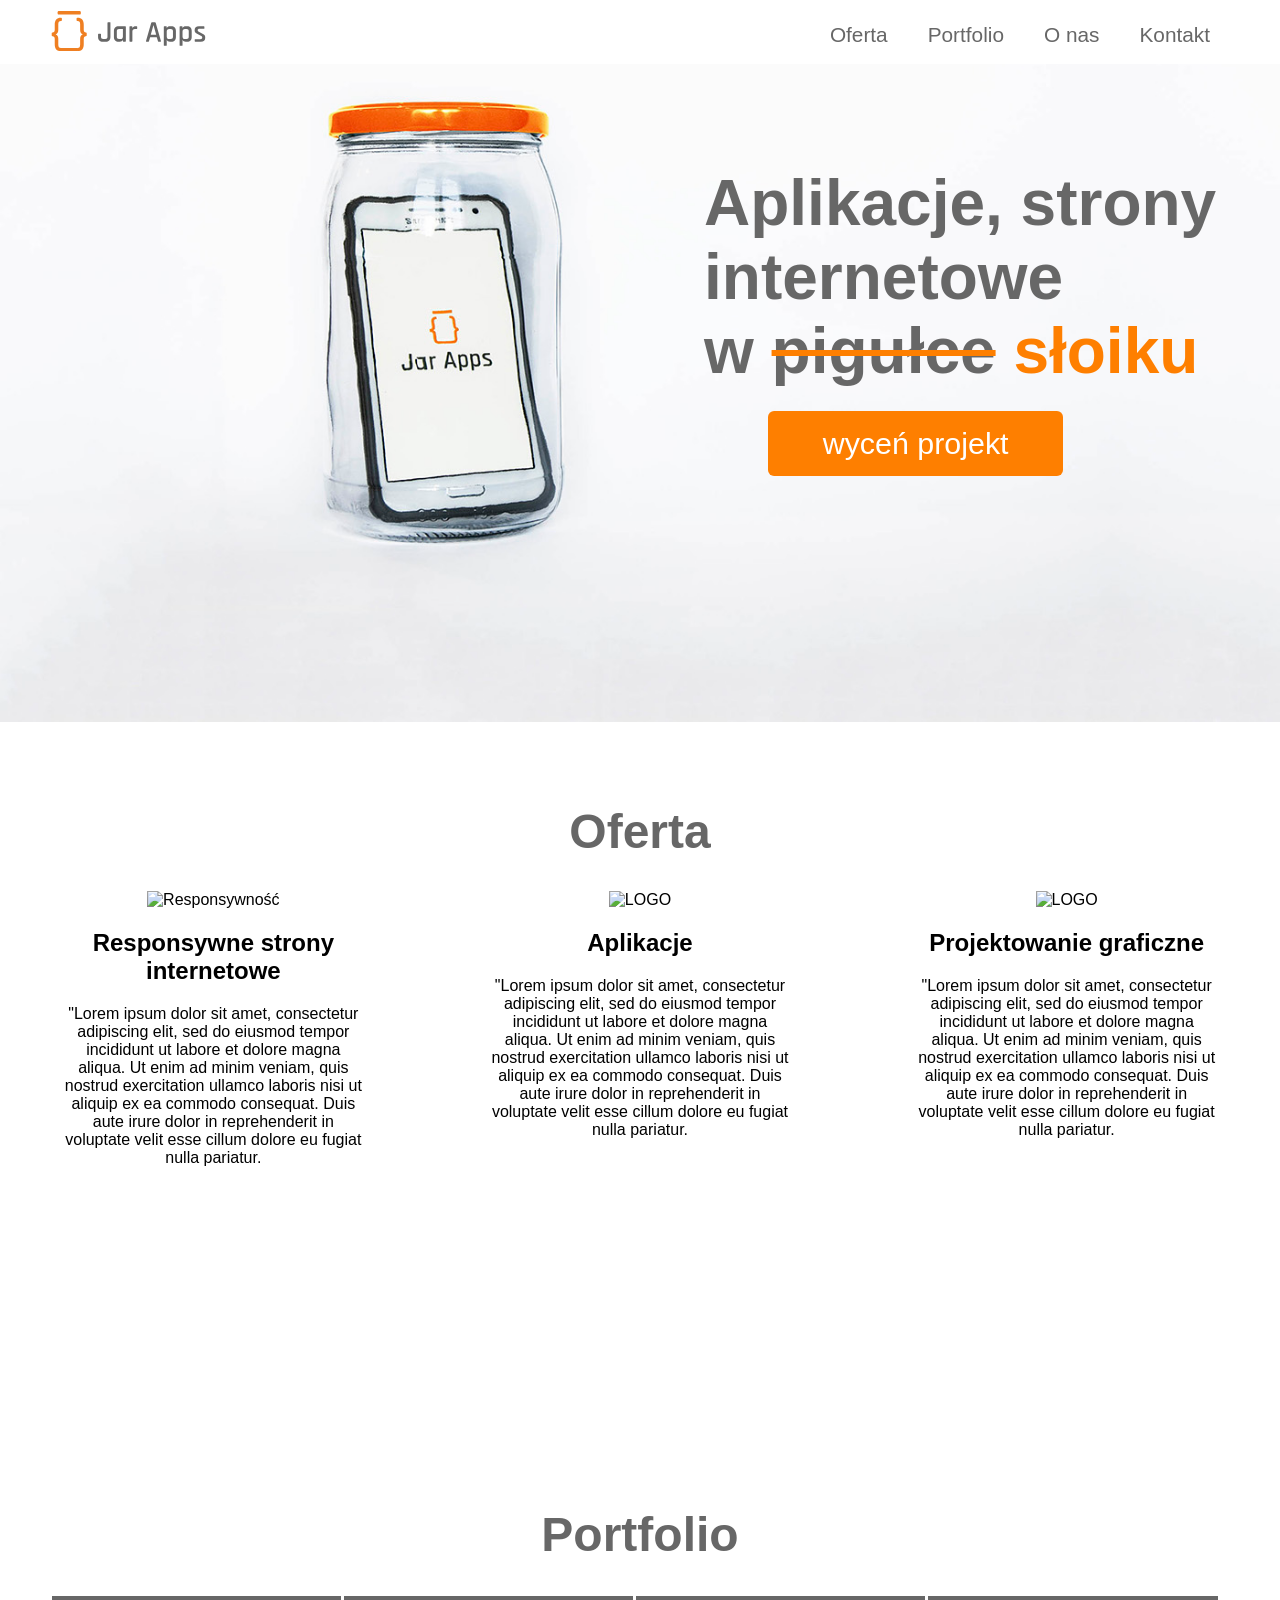
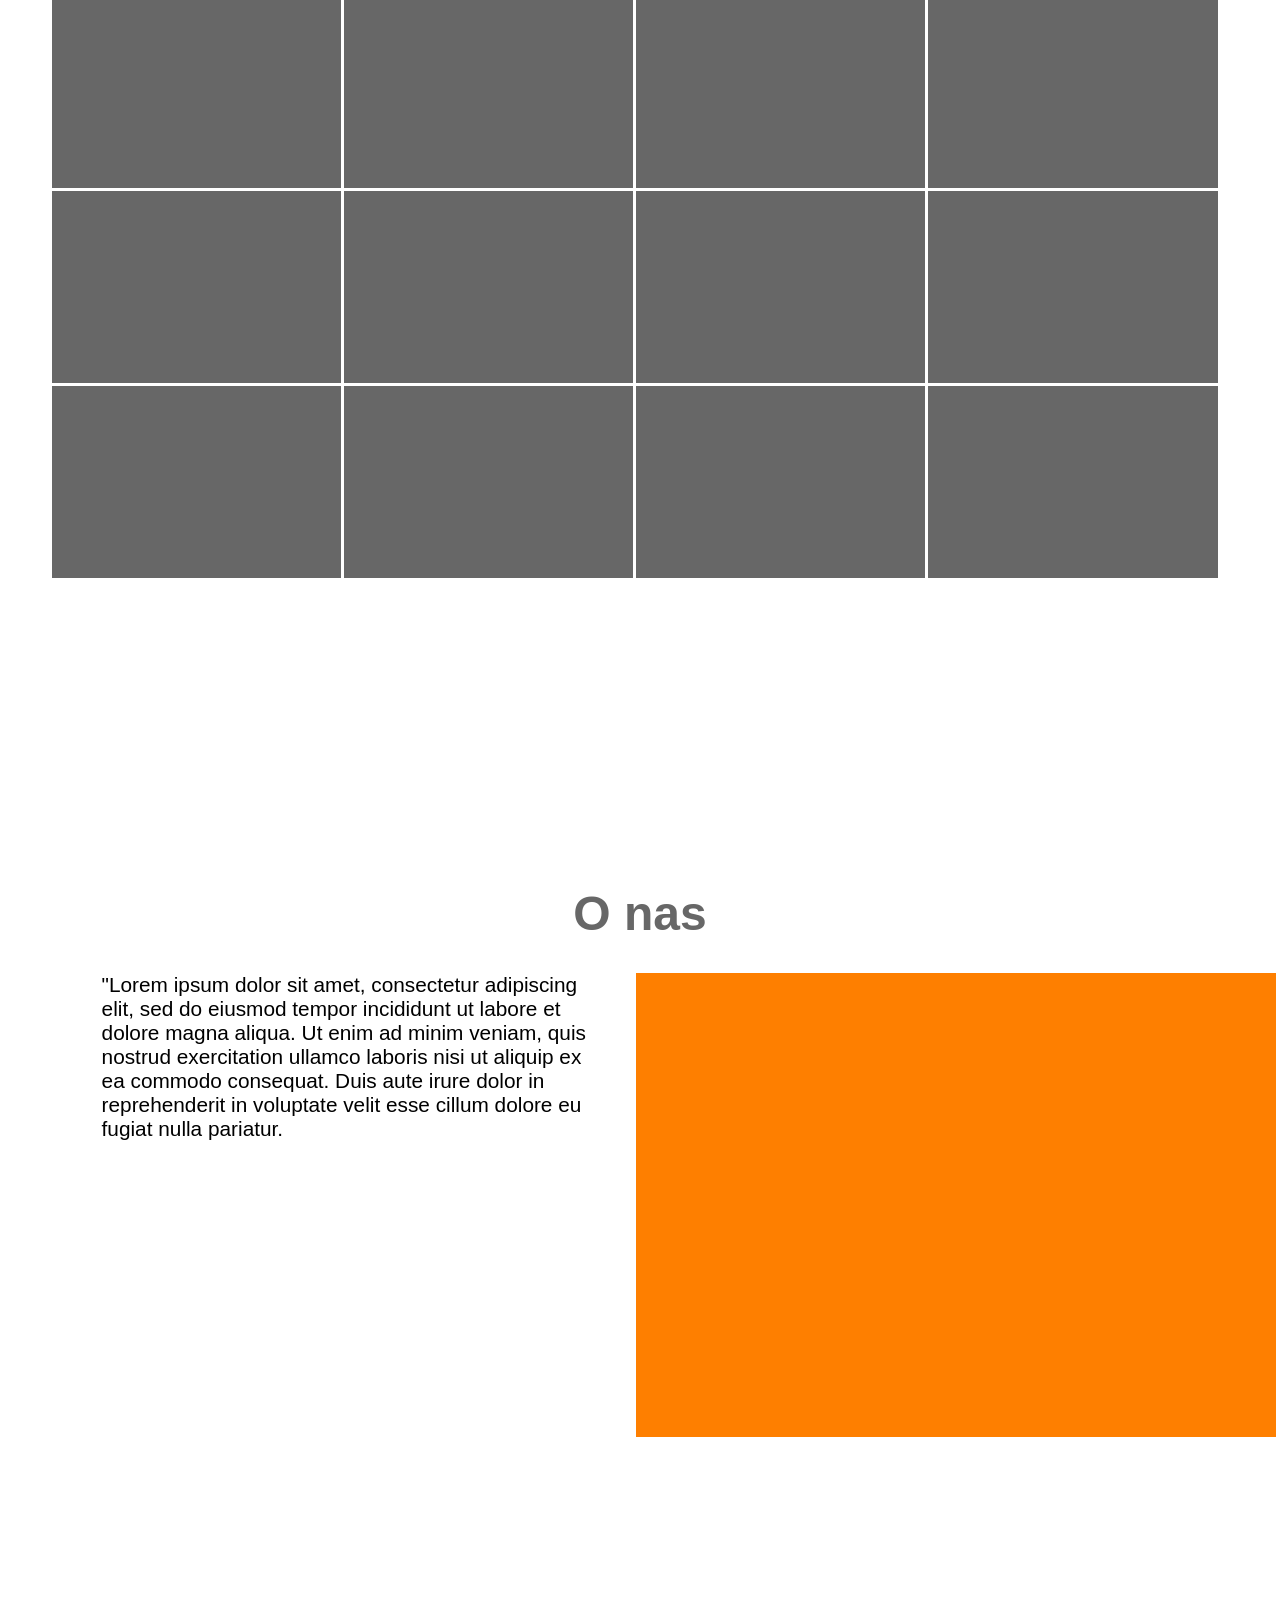
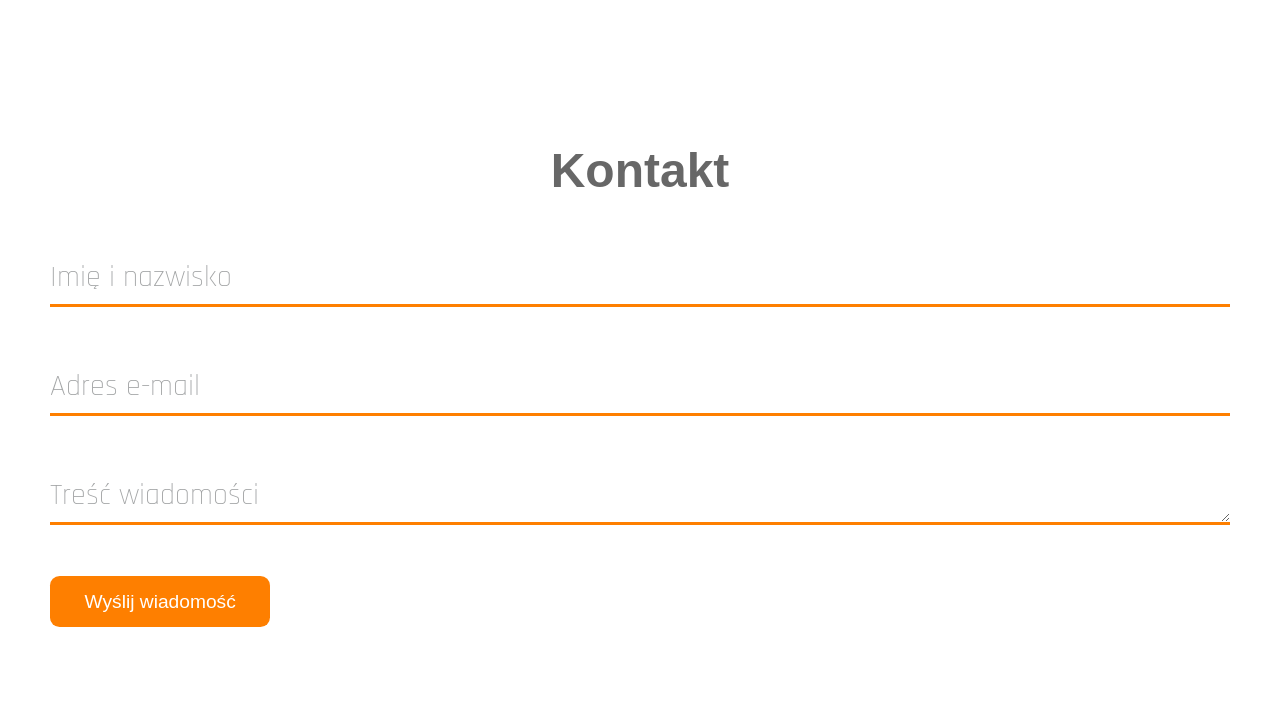
==== commit 83dd7be7: "Add files via upload" ====
--- a/proba zakodowania jarapps/index.html
+++ b/proba zakodowania jarapps/index.html
@@ -111,10 +111,34 @@
 <br>
 <h1 class="szary2">Kontakt</h1>
 
-<div class="flex-container-Kontakt">
-</div>
+    <div id="contact" class="inner-content">
+<!--         <div class="row"> -->
+<!--             <h1>
+                Jak możemy Ci pomóc?
+            </h1> -->
+    
+            <form id="contactform" name="contactform" method="post" enctype="multipart/form-data" autocomplete="off">
+                <div>
+                                    <input type="text" name="name" value="" onblur="isFieldValidated(this)" required/>
+                    <label>Imię i nazwisko</label>
+                </div>
+                <div>
+                                    <input type="email" name="email" value="" onblur="isFieldValidated(this)" onkeyup="this.setAttribute('value', this.value)" required/>
+                    <label>Adres e-mail</label>
+                </div>
+                <div>
+                                    <textarea name="content" rows="1" maxlength="300" onblur="isFieldValidated(this)" required></textarea>
+                    <label>Treść wiadomości</label>
+                </div>
+                <button type="submit" id="ga-formButton" class="analytics_event"><span>
+                        Wyślij wiadomość
+                </span></button>
+            </form>
+        </div>   
 
-</div>
+
+
+
   <script src='http://cdnjs.cloudflare.com/ajax/libs/jquery/2.1.3/jquery.min.js'></script>
 
   
--- a/proba zakodowania jarapps/style.css
+++ b/proba zakodowania jarapps/style.css
@@ -135,7 +135,7 @@
 	width: 10em;
 	height: 1em;
 	color: #fe7f00;
-/*	background-color: #eee;*/
+
 	text-align: left;
 	display:table-cell;
     vertical-align:middle;
@@ -228,6 +228,22 @@
 {
 	height: 20em;
 }
+
+
+
+button  {
+    background-color: #fe7f00;
+    border-radius: 0.5em;
+    color: white;
+/*    padding: 1em 3em;*/
+    text-align: center;
+    text-decoration: none;
+    font-size: 1.2em;
+    padding: 0.75em 1.8em;
+    font-family: 'Rajdhani semibold', sans-serif;
+    margin-left: 0;
+    border: none;
+   	}
 
 
 @media (min-width: 1180px)
@@ -259,7 +275,148 @@
 	padding-left: 1.5em;
 	width: 300px;
 /*	background-color: blue;*/
-}
+
+
+}
+
+
+
+#contact
+{
+	margin-left: 50px;
+	margin-right: 50px;
+}
+
+
+#contact form {
+    padding-top: 20px;
+    padding-bottom: 90px;
+    width: 100%
+
+}
+
+#contact form div {
+    position: relative
+}
+
+#contact form label {
+    position: absolute;
+    top: 8px;
+    left: 0;
+    pointer-events: none;
+    transition: .2s;
+    font-family: 'Rajdhani', sans-serif;
+    font-weight: 100;
+}
+
+#contact form input,#contact form label,#contact form select,#contact form textarea {
+    font-size: 1.9em;
+    font-weight: 100;
+    color: #5d616294;
+    font-family: 'Rajdhani', sans-serif;
+}
+
+#contact form input,#contact form select,#contact form textarea {
+    display: block;
+    border: none;
+    border-bottom: 3px solid #fe7f00;
+    border-radius: 0;
+    padding: 5px 0 10px 0;
+    -webkit-appearance: none;
+    -moz-appearance: none;
+    appearance: none;
+    width: 100%;
+    margin-bottom: 1.7em;
+    outline: 0
+}
+
+/*@media (max-width: 768px) {
+    #contact form input,#contact form select,#contact form textarea {
+        margin-top:1em
+    }
+}*/
+
+#contact form input,#contact form select {
+    transition-property: background-color;
+    transition-duration: .3s
+}
+
+#contact form input:focus,#contact form input:valid,#contact form input[type=email]:not([value=""]),#contact form textarea:focus,#contact form textarea:valid {
+    border-bottom-color: #5d616294
+}
+
+#contact form input:focus~label,#contact form input:valid~label,#contact form input[type=email]:not([value=""])~label,#contact form textarea:focus~label,#contact form textarea:valid~label {
+    top: -20px;
+    left: 0;
+    color: #fe7f00;
+    font-size: 1em;
+    font-weight: 400;
+    font-family: 'Rajdhani semibold', sans-serif;
+}
+
+#contact error {
+    display: block;
+    visibility: hidden;
+    margin-top: -1.1em;
+    color: #e12026;
+    text-align: right;
+    width: 100%;
+    opacity: 0;
+    transition-property: opacity;
+    transition-duration: .3s;
+    font-family: 'Rajdhani semibold', sans-serif;
+}
+
+#contact form input.error,#contact form select.error,#contact form textarea.error {
+    border-bottom-color: #fe7f00;
+}
+
+#contact error.shown {
+    visibility: visible;
+    opacity: 1
+}
+
+#contact success {
+    display: block;
+    visibility: hidden;
+    opacity: 0;
+    transition-property: opacity;
+    transition-duration: .3s;
+    color: #6dbf50;
+    text-align: center;
+    position: relative;
+    top: -6px
+}
+
+#contact success.shown {
+    visibility: visible;
+    opacity: 1
+}
+
+
+
+
+
+
+
+
+
+
+
+
+
+
+
+
+
+
+
+
+
+
+
+
+
 
 }
 
@@ -332,6 +489,126 @@
 		display: flex;
 }
 
+
+
+#contact
+{
+	margin-left: 50px;
+	margin-right: 50px; 
+}
+
+
+#contact form {
+    padding-top: 20px;
+    padding-bottom: 90px;
+    width: 100%
+
+}
+
+#contact form div {
+    position: relative
+}
+
+#contact form label {
+    position: absolute;
+    top: 8px;
+    left: 0;
+    pointer-events: none;
+    transition: .2s
+}
+
+#contact form input,#contact form label,#contact form select,#contact form textarea {
+    font-size: 1.9em;
+    font-weight: 300;
+    color: #5d6162;
+    font-family: 'Rajdhani', sans-serif;
+}
+
+#contact form input,#contact form select,#contact form textarea {
+    display: block;
+    border: none;
+    border-bottom: 3px solid #fe7f00;
+    border-radius: 0;
+    padding: 5px 0 10px 0;
+    -webkit-appearance: none;
+    -moz-appearance: none;
+    appearance: none;
+    width: 100%;
+    margin-bottom: 1.7em;
+    outline: 0
+}
+
+/*@media (max-width: 768px) {
+    #contact form input,#contact form select,#contact form textarea {
+        margin-top:1em
+    }
+}*/
+
+#contact form input,#contact form select {
+    transition-property: background-color;
+    transition-duration: .3s
+}
+
+#contact form input:focus,#contact form input:valid,#contact form input[type=email]:not([value=""]),#contact form textarea:focus,#contact form textarea:valid {
+    border-bottom-color: #5d616294
+}
+
+#contact form input:focus~label,#contact form input:valid~label,#contact form input[type=email]:not([value=""])~label,#contact form textarea:focus~label,#contact form textarea:valid~label {
+    top: -20px;
+    left: 0;
+    color: #fe7f00;
+    font-size: 1em;
+    font-weight: 400;
+    font-family: ''Rajdhani semibold'', sans-serif;
+}
+
+#contact error {
+    display: block;
+    visibility: hidden;
+    margin-top: -1.1em;
+    color: #e12026;
+    text-align: right;
+    width: 100%;
+    opacity: 0;
+    transition-property: opacity;
+    transition-duration: .3s
+}
+
+#contact form input.error,#contact form select.error,#contact form textarea.error {
+    border-bottom-color: #e12026
+}
+
+#contact error.shown {
+    visibility: visible;
+    opacity: 1
+}
+
+#contact success {
+    display: block;
+    visibility: hidden;
+    opacity: 0;
+    transition-property: opacity;
+    transition-duration: .3s;
+    color: #6dbf50;
+    text-align: center;
+    position: relative;
+    top: -6px
+}
+
+#contact success.shown {
+    visibility: visible;
+    opacity: 1
+}
+
+
+
+
+
+
+
+
+
+
 }
 
 @media (max-width: 1070px)
@@ -377,6 +654,133 @@
     line-height: 100px;
  }
 
+#contact
+{
+	margin-left: 50px;
+	margin-right: 50px; 
+}
+
+
+#contact form {
+    padding-top: 20px;
+    padding-bottom: 90px;
+    width: 100%
+
+}
+
+#contact form div {
+    position: relative
+}
+
+#contact form label {
+    position: absolute;
+    top: 8px;
+    left: 0;
+    pointer-events: none;
+    transition: .2s
+}
+
+#contact form input,#contact form label,#contact form select,#contact form textarea {
+    font-size: 1.9em;
+    font-weight: 300;
+    color: #5d6162
+}
+
+#contact form input,#contact form select,#contact form textarea {
+    display: block;
+    border: none;
+    border-bottom: 3px solid #fe7f00;
+    border-radius: 0;
+    padding: 5px 0 10px 0;
+    -webkit-appearance: none;
+    -moz-appearance: none;
+    appearance: none;
+    width: 100%;
+    margin-bottom: 1.7em;
+    outline: 0
+}
+
+/*@media (max-width: 768px) {
+    #contact form input,#contact form select,#contact form textarea {
+        margin-top:1em
+    }
+}*/
+
+#contact form input,#contact form select {
+    transition-property: background-color;
+    transition-duration: .3s
+}
+
+#contact form input:focus,#contact form input:valid,#contact form input[type=email]:not([value=""]),#contact form textarea:focus,#contact form textarea:valid {
+    border-bottom-color: #5d616294
+}
+
+#contact form input:focus~label,#contact form input:valid~label,#contact form input[type=email]:not([value=""])~label,#contact form textarea:focus~label,#contact form textarea:valid~label {
+    top: -20px;
+    left: 0;
+    color: #fe7f00;
+    font-size: 1em;
+    font-weight: 400;
+    font-family: 'Rajdhani semibold', sans-serif;
+}
+
+#contact error {
+    display: block;
+    visibility: hidden;
+    margin-top: -1.1em;
+    color: #e12026;
+    text-align: right;
+    width: 100%;
+    opacity: 0;
+    transition-property: opacity;
+    transition-duration: .3s
+    font-weight: 600
+}
+
+#contact form input.error,#contact form select.error,#contact form textarea.error {
+    border-bottom-color: #e12026
+}
+
+#contact error.shown {
+    visibility: visible;
+    opacity: 1
+}
+
+#contact success {
+    display: block;
+    visibility: hidden;
+    opacity: 0;
+    transition-property: opacity;
+    transition-duration: .3s;
+    color: #6dbf50;
+    text-align: center;
+    position: relative;
+    top: -6px
+}
+
+#contact success.shown {
+    visibility: visible;
+    opacity: 1
+}
+
+
+
+
+
+
+
+
+
+
+
+
+
+
+
+
+
+
+
 }
 @media (max-width: 955px) 
 {
@@ -412,6 +816,9 @@
 	width: 32%;
 	margin: 0.1rem;
 }
+
+
+
 }
 
 @media (max-width: 750px) /*750*//*991*/
@@ -547,12 +954,7 @@
 	}
 	div.batton
 	{
-	display: none;
-/*    margin: 4px 2px;*/
-    cursor: pointer;
-    justify-content: center;
-    margin-top: 5%;
-    z-index: 1;
+
 
 	}
 	a.button {
@@ -616,6 +1018,108 @@
 	margin-left: 2em;
 }
 
+
+#contact
+{
+	margin-left: 20px;
+	margin-right: 20px; 
+}
+
+
+
+
+#contact form input,#contact form label,#contact form select,#contact form textarea {
+    font-size: 1.9em;
+    font-weight: 300;
+    color: #5d6162
+}
+
+#contact form input,#contact form select,#contact form textarea {
+    display: block;
+    border: none;
+    border-bottom: 3px solid #fe7f00;
+    border-radius: 0;
+    padding: 5px 0 10px 0;
+    -webkit-appearance: none;
+    -moz-appearance: none;
+    appearance: none;
+    width: 100%;
+    margin-bottom: 1.7em;
+    outline: 0
+}
+
+
+#contact form input,#contact form select {
+    transition-property: background-color;
+    transition-duration: .3s
+}
+
+#contact form input:focus,#contact form input:valid,#contact form input[type=email]:not([value=""]),#contact form textarea:focus,#contact form textarea:valid {
+    border-bottom-color: #5d616294
+}
+
+#contact form input:focus~label,#contact form input:valid~label,#contact form input[type=email]:not([value=""])~label,#contact form textarea:focus~label,#contact form textarea:valid~label {
+    top: -20px;
+    left: 0;
+    color: #fe7f00;
+    font-size: 1em;
+    font-weight: 400
+}
+
+#contact error {
+    display: block;
+    visibility: hidden;
+    margin-top: -1.1em;
+    color: #e12026;
+    text-align: right;
+    width: 100%;
+    opacity: 0;
+    transition-property: opacity;
+    transition-duration: .3s
+}
+
+#contact form input.error,#contact form select.error,#contact form textarea.error {
+    border-bottom-color: #e12026
+}
+
+#contact error.shown {
+    visibility: visible;
+    opacity: 1
+}
+
+#contact success {
+    display: block;
+    visibility: hidden;
+    opacity: 0;
+    transition-property: opacity;
+    transition-duration: .3s;
+    color: #6dbf50;
+    text-align: center;
+    position: relative;
+    top: -6px
+}
+
+#contact success.shown {
+    visibility: visible;
+    opacity: 1
+}
+
+
+
+
+
+
+
+
+
+
+
+
+
+
+
+
+}
 @media (max-width: 450px)
 {
 	div.batton2
@@ -672,6 +1176,105 @@
 	margin: 0.1rem;
 }
 
+
+
+#contact form input,#contact form label,#contact form select,#contact form textarea {
+    font-size: 1.9em;
+    font-weight: 300;
+    color: #5d6162;
+    font-family: 'Rajdhani', sans-serif;
+}
+
+#contact form input,#contact form select,#contact form textarea {
+    display: block;
+    border: none;
+    border-bottom: 3px solid #fe7f00;
+    border-radius: 0;
+    padding: 5px 0 10px 0;
+    -webkit-appearance: none;
+    -moz-appearance: none;
+    appearance: none;
+    width: 100%;
+    margin-bottom: 1.7em;
+    outline: 0
+}
+
+
+#contact form input,#contact form select {
+    transition-property: background-color;
+    transition-duration: .3s
+}
+
+#contact form input:focus,#contact form input:valid,#contact form input[type=email]:not([value=""]),#contact form textarea:focus,#contact form textarea:valid {
+    border-bottom-color: #5d616294
+}
+
+#contact form input:focus~label,#contact form input:valid~label,#contact form input[type=email]:not([value=""])~label,#contact form textarea:focus~label,#contact form textarea:valid~label {
+    top: -20px;
+    left: 0;
+    color: #fe7f00;
+    font-size: 1em;
+    font-weight: 400
+}
+
+#contact error {
+    display: block;
+    visibility: hidden;
+    margin-top: -1.1em;
+    color: #e12026;
+    text-align: right;
+    width: 100%;
+    opacity: 0;
+    transition-property: opacity;
+    transition-duration: .3s
+}
+
+#contact form input.error,#contact form select.error,#contact form textarea.error {
+    border-bottom-color: #e12026
+}
+
+#contact error.shown {
+    visibility: visible;
+    opacity: 1
+}
+
+#contact success {
+    display: block;
+    visibility: hidden;
+    opacity: 0;
+    transition-property: opacity;
+    transition-duration: .3s;
+    color: #6dbf50;
+    text-align: center;
+    position: relative;
+    top: -6px
+}
+
+#contact success.shown {
+    visibility: visible;
+    opacity: 1
+}
+
+
+
+
+
+
+
+
+
+
+
+
+
+
+
+
+
+
+
+
+
 }
 
 /*nav
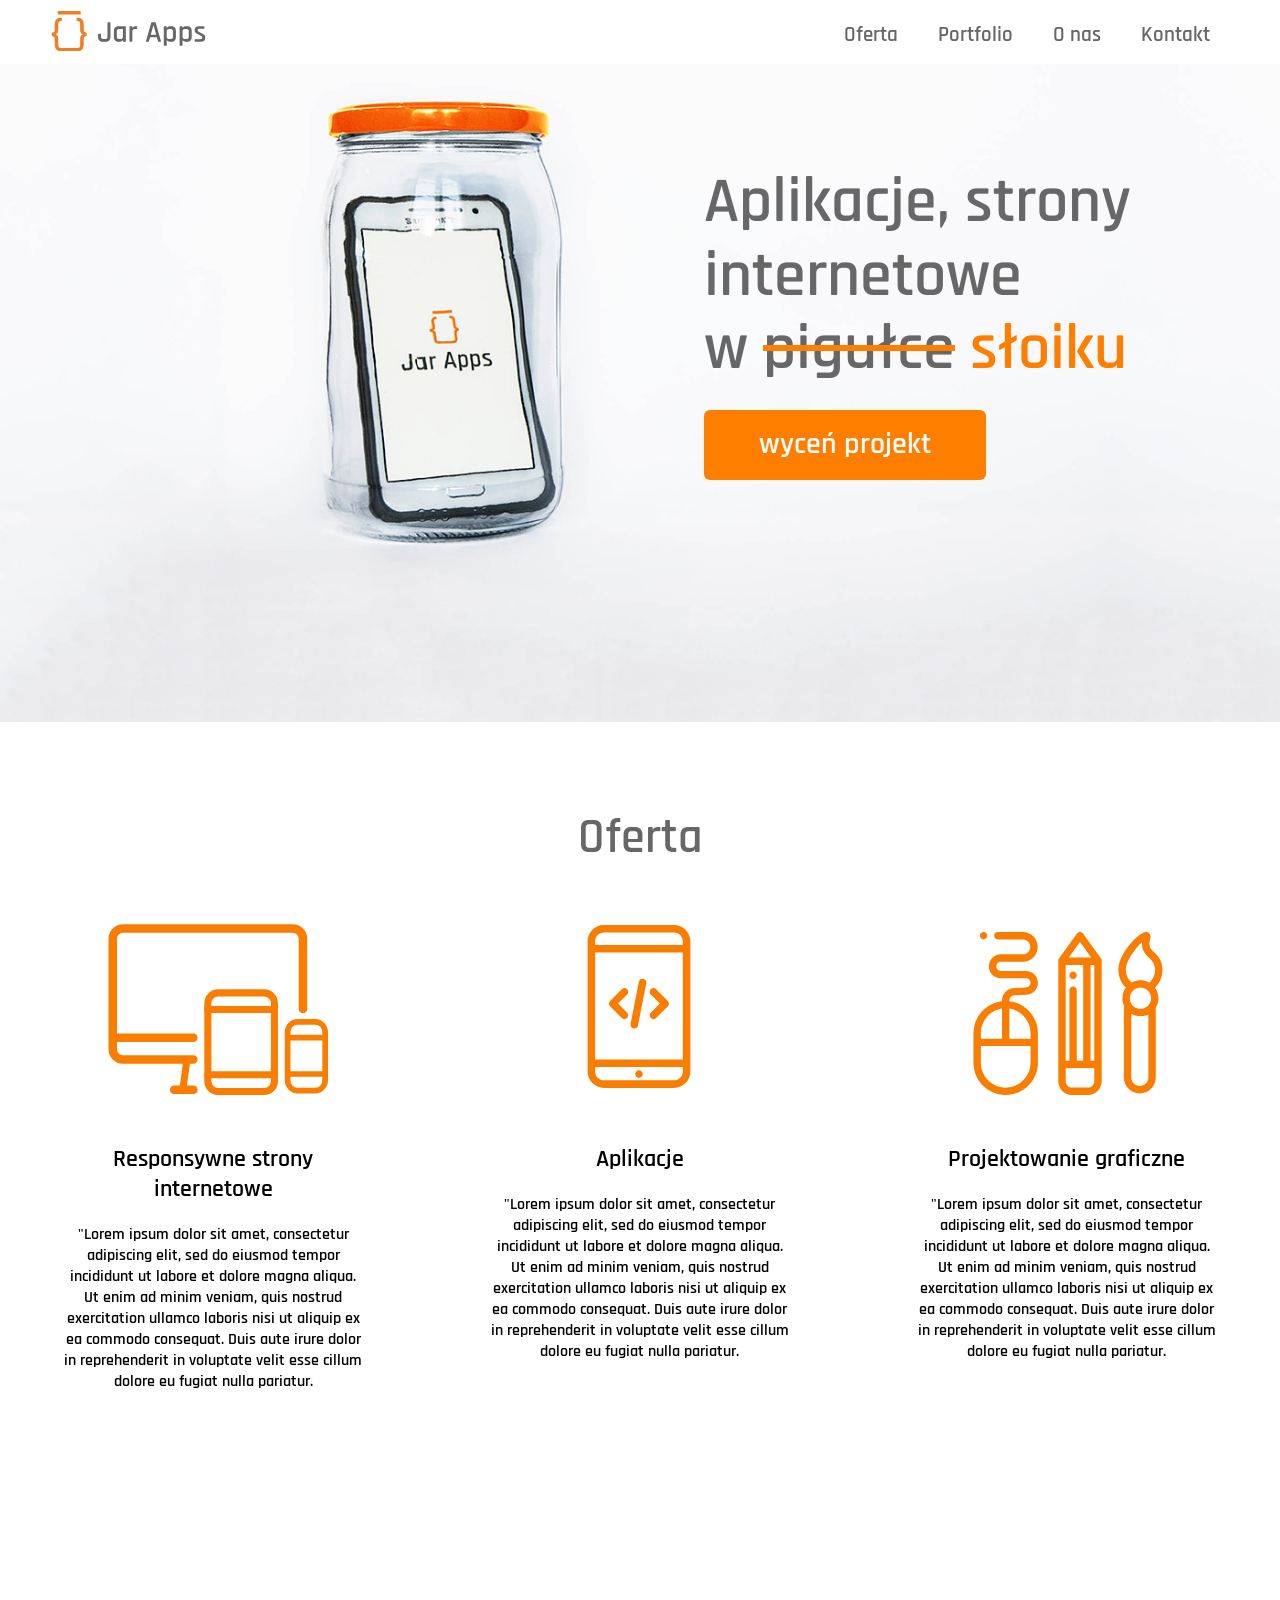
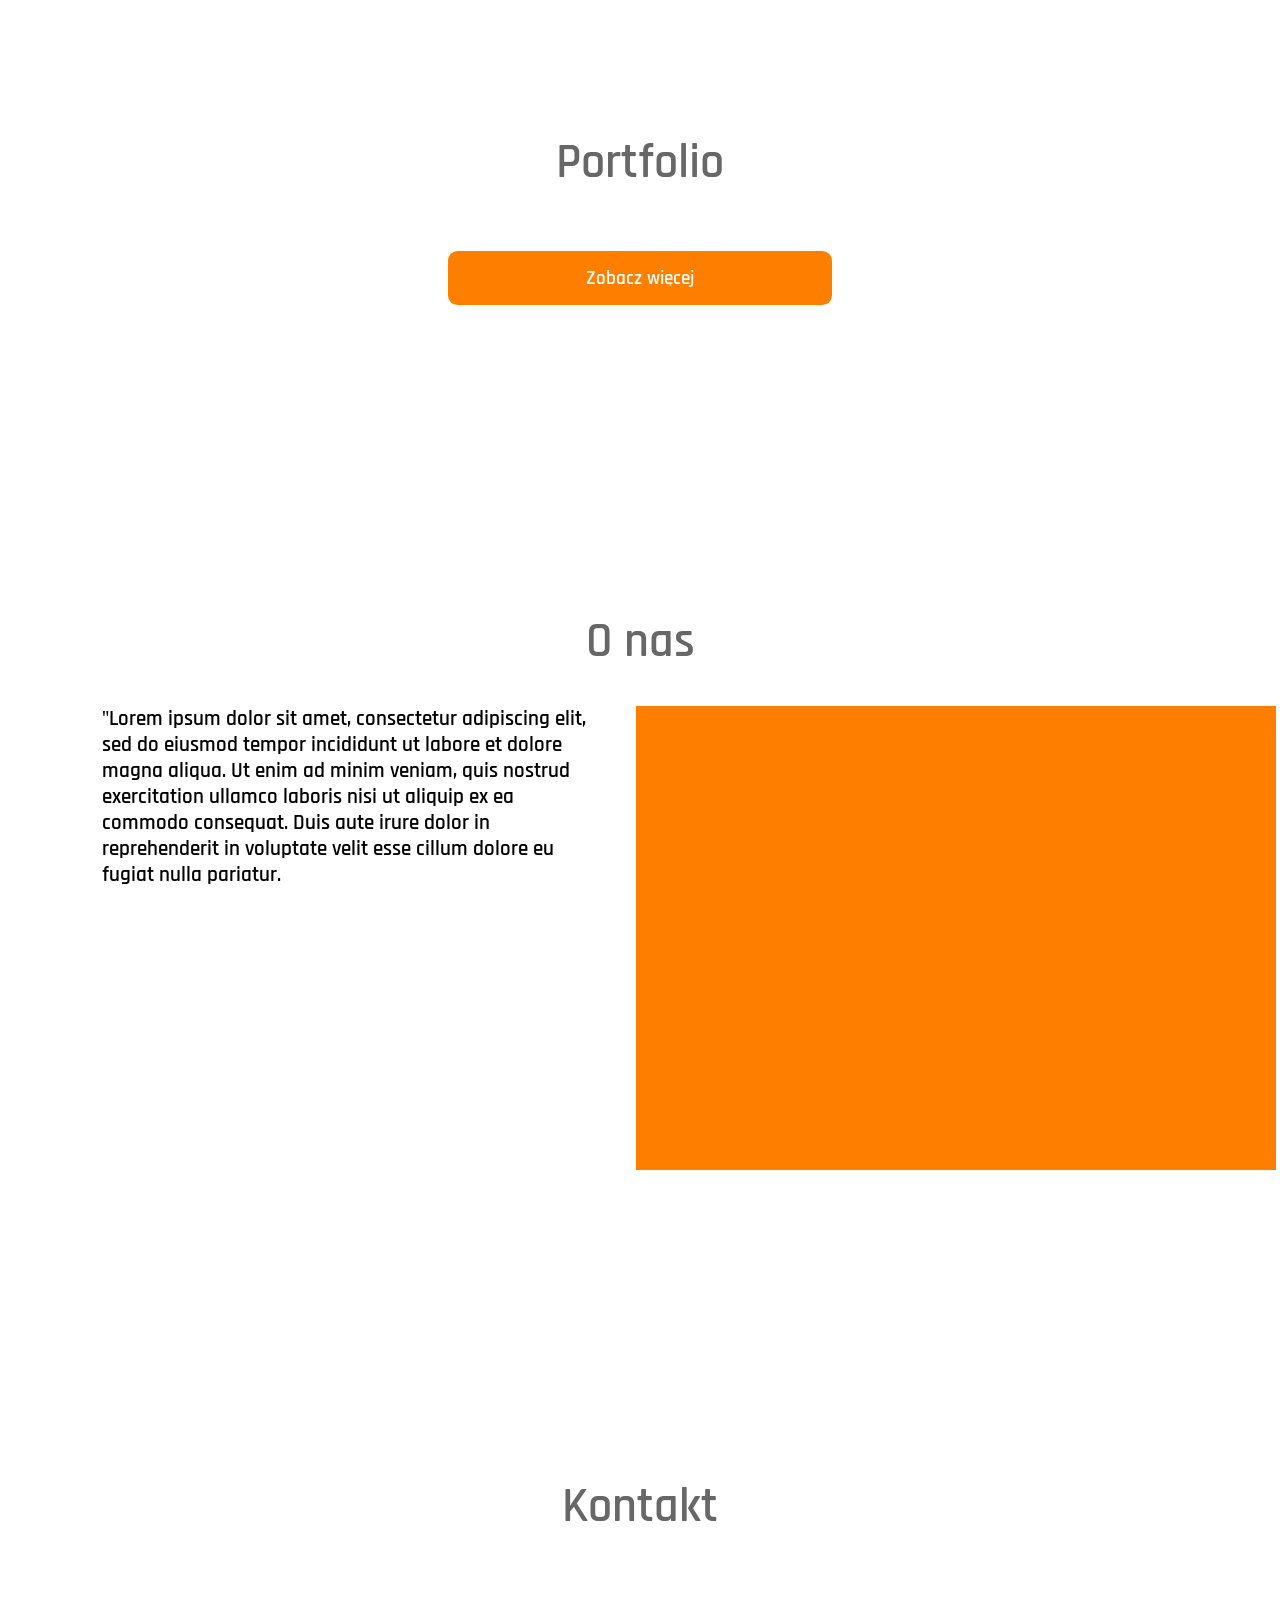
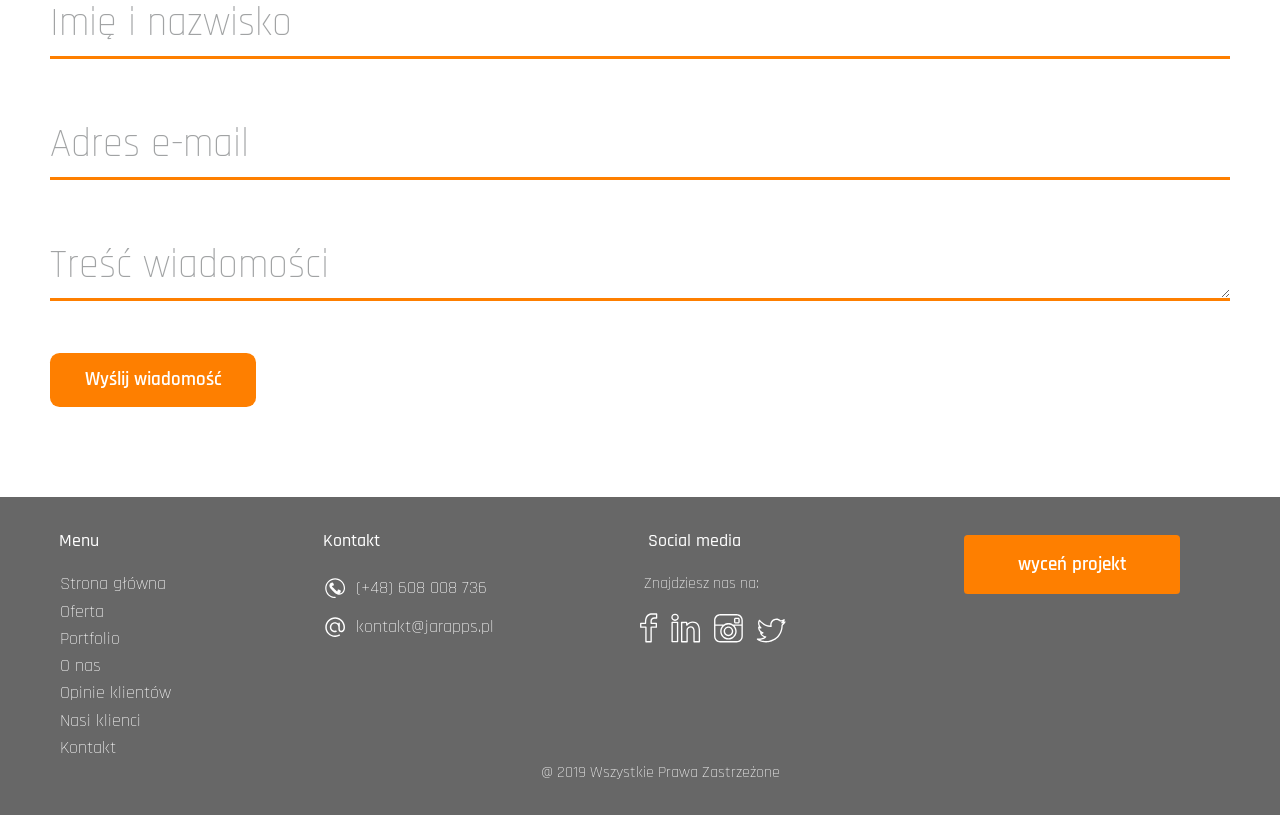
==== commit b75600ec: "Add files via upload" ====
--- a/proba zakodowania jarapps/index.html
+++ b/proba zakodowania jarapps/index.html
@@ -2,10 +2,11 @@
 <html lang="pl">
 	<head>
 	<meta charset="utf-8">
+    <meta name="viewport" content="width=device-width, initial-scale=1.0">
 	<title>Jar Apps</title>
 	<link rel="stylesheet" type="text/css" href="style.css">
 	<link href="https://stackpath.bootstrapcdn.com/font-awesome/4.7.0/css/font-awesome.min.css" rel="stylesheet">
-	<link href="https://fonts.googleapis.com/css?family=Rajdhani" rel="stylesheet">
+	<link href="https://fonts.googleapis.com/css?family=Rajdhani:300,400,500,600,700&amp;subset=devanagari,latin-ext" rel="stylesheet">
 <!-- 	<script src="https://code.jquery.com/jquery-3.3.1.js"></script>
 	<script type="text/javascript">
 		$(document).ready(function(){
@@ -58,19 +59,19 @@
 <h1 class="szary2">Oferta</h1>
 <div class="flex-container">
 <div id="cel">
-<img src="icons/resp.svgz"alt="Responsywność">
+<img src="icons/resp.svg"alt="Responsywność">
 <h2>Responsywne strony internetowe</h2>
 <p class="opisoferta">"Lorem ipsum dolor sit amet, consectetur adipiscing elit, sed do eiusmod tempor incididunt ut labore et dolore magna aliqua. Ut enim ad minim veniam, quis nostrud exercitation ullamco laboris nisi ut aliquip ex ea commodo consequat. Duis aute irure dolor in reprehenderit in voluptate velit esse cillum dolore eu fugiat nulla pariatur.</p>
 </div>
 
 <div id="cel">
-<img src="icons/apl.svgz"alt="LOGO">
+<img src="icons/apl.svg"alt="LOGO">
 <h2>Aplikacje</h2>
 <p class="opisoferta">"Lorem ipsum dolor sit amet, consectetur adipiscing elit, sed do eiusmod tempor incididunt ut labore et dolore magna aliqua. Ut enim ad minim veniam, quis nostrud exercitation ullamco laboris nisi ut aliquip ex ea commodo consequat. Duis aute irure dolor in reprehenderit in voluptate velit esse cillum dolore eu fugiat nulla pariatur.</p>
 </div>
 
 <div id="cel">
-<img src="icons/proj.svgz"alt="LOGO">
+<img src="icons/proj.svg"alt="LOGO">
 <h2>Projektowanie graficzne</h2>
 <p class="opisoferta">"Lorem ipsum dolor sit amet, consectetur adipiscing elit, sed do eiusmod tempor incididunt ut labore et dolore magna aliqua. Ut enim ad minim veniam, quis nostrud exercitation ullamco laboris nisi ut aliquip ex ea commodo consequat. Duis aute irure dolor in reprehenderit in voluptate velit esse cillum dolore eu fugiat nulla pariatur.</p>
 </div>
@@ -81,19 +82,34 @@
 <h1 class="szary2">Portfolio</h1>
 
 	<div class="flex-container-portfolio">
-	<div class="projekt"></div>
-	<div class="projekt"></div>
-	<div class="projekt"></div>
-	<div class="projekt"></div>
-	<div class="projekt"></div>
-	<div class="projekt"></div>
-	<div class="projekt"></div>
-	<div class="projekt"></div>
-	<div class="projekt"></div>
-	<div class="projekt"></div>
-	<div class="projekt"></div>
-	<div class="projekt"></div>
-</div>
+	<div class="projekt 1"></div>
+	<div class="projekt 2"></div>
+	<div class="projekt 3"></div>
+	<div class="projekt 4"></div>
+	<div class="projekt 5"></div>
+	<div class="projekt 6"></div>
+	<div class="projekt 7"></div>
+	<div class="projekt 8"></div>
+	<div class="projekt 9"></div>
+	<div class="projekt 10"></div>
+	<div class="projekt 11"></div>
+	<div class="projekt 12"></div>
+	<div class="projekt 1"></div>
+	<div class="projekt 2"></div>
+	<div class="projekt 3"></div>
+	<div class="projekt 4"></div>
+	<div class="projekt 5"></div>
+	<div class="projekt 6"></div>
+	<div class="projekt 7"></div>
+	<div class="projekt 8"></div>
+	<div class="projekt 9"></div>
+	<div class="projekt 10"></div>
+	<div class="projekt 11"></div>
+	<div class="projekt 12"></div>
+</div>
+<div class="batton3">Zobacz więcej</div>
+
+<!-- <div class="batton2"><a href="cenna/index.html" class="button2">Zobacz</a></div> -->
 
 <div class="page-section" id="3">
 <br>
@@ -136,6 +152,62 @@
             </form>
         </div>   
 
+<!--  <div id="stopka" class="stopka">
+ <div class="flex-container-footer">
+<h3 class="napis_kontakt_w_stopce">Kontakt</h3>
+<div  class="button-kontakt"><button href="cenna/index.html">wyceń projekt</button></div>
+	<h4 class="informacje_kontaktowe telefon"> (+48) 608 008 736 </h4>
+	<h4 class="informacje_kontaktowe mail"> kontakt@jarapps.pl </h4>
+<p class="prawa_autorskie"> @ 2019 Wszystkie Prawa Zastrzeżone</p>
+</div>
+ </div> -->
+
+
+
+ <div id="stopka" class="stopka">
+
+ 	
+ <div class="flex-container-footer">
+
+<div class="Menu-Footer">
+	<h4> Menu</h4>
+	<ul>
+				<!-- <li><a href="#"><div class="active">Home</div></a></li> -->
+				<li><a href="#"><div>Strona główna</div></a></li>
+				<li><a href="#jeden"><div>Oferta</div></a></li>
+				<li><a href="#2"><div>Portfolio</div></a></li>
+				<li><a href="#3"><div>O&nbsp;nas</div></a></li>
+				<li><a href="#"><div>Opinie klientów</div></a></li>
+				<li><a href="#"><div>Nasi klienci</div></a></li>
+				<li><a href="#4"><div>Kontakt</div></a></li>
+			</ul>
+</div>
+
+
+	<div class="kontakt-Footer">
+			<h4> Kontakt</h4>
+			<ul>
+				<li> (+48) 608 008 736</li>
+				<li> kontakt@jarapps.pl</li>
+			</ul>
+	</div>
+
+	<div class="Social-Media">
+		<h4>Social media</h4>
+		<br>
+		<p>Znajdziesz nas na:</p>
+		<div class="socialmediaicons"><img src="icons/socialicons.svg"alt="Facebook Twitter Linkedin "></div>
+	</div>
+
+	<div class="footer-button">
+		
+		<div  class="button-kontakt"><a href="cenna/index.html"><button>wyceń&nbsp;projekt</button></a></div>
+	</div>
+
+</div>
+
+<div class="divprawaautor"><p class="prawa_autorskie"> @ 2019 Wszystkie Prawa Zastrzeżone</p></div>
+ </div>
 
 
 
@@ -149,4 +221,4 @@
 
 <!-- inspiracja
 https://www.youtube.com/watch?v=lYw-FE60Dws
-https://www.youtube.com/watch?v=gt8zOLQ8A0w -->+https://www.youtube.com/watch?v=gt8zOLQ8A0w -->
--- a/proba zakodowania jarapps/style.css
+++ b/proba zakodowania jarapps/style.css
@@ -61,9 +61,10 @@
 	padding-top: 0.5em;
 	display:block;
 	color: #000;
-	font-family: 'Rajdhani semibold', sans-serif;
+	font-family:'Rajdhani', sans-serif;
 	font-size: 1.3em;
 	color: #676767;
+	font-weight: 600;
 }
 header nav ul li a:hover,
 header nav ul li a.active
@@ -126,7 +127,8 @@
 
 h1, h2, p
 {
-  font-family: 'Rajdhani semibold', sans-serif;
+  font-family: 'Rajdhani', sans-serif;
+  font-weight: 600;
 }
 
 
@@ -157,6 +159,8 @@
 	color:#676767;
 	font-size: 3em;
 	text-align: center;
+	font-family: 'Rajdhani', sans-serif;
+	font-weight: 600;
 
 }
 
@@ -216,13 +220,43 @@
 	margin-left: 50px;
 }
 
+div.projekt:nth-child(n+13)
+	{
+	  display: none;
+	}
+
 .projekt
 {
 	background-color: #676767;
 	height: 12em;
 	width: 24.5%;
+	display: none;
 	margin: 0.1rem;
-}
+
+}
+
+div.batton3
+	{
+	margin-top: 2%;
+	display: block;
+/*    margin: 4px 2px;*/
+    cursor: pointer;
+    justify-content: center;
+    z-index: 1;
+        background-color: #fe7f00;
+    border-radius: 0.5em;
+    color: white;
+/*    padding: 1em 3em;*/
+    text-align: center;
+    text-decoration: none;
+    font-size: 1.2em;
+    padding: 0.75em 1.7em;
+    font-family: 'Rajdhani', sans-serif;
+    font-weight: 600;
+    margin-left: 35%;
+    margin-right: 35%;
+    }
+
 
 .flex-container-Kontakt
 {
@@ -240,18 +274,313 @@
     text-decoration: none;
     font-size: 1.2em;
     padding: 0.75em 1.8em;
-    font-family: 'Rajdhani semibold', sans-serif;
+    font-family: 'Rajdhani', sans-serif;
+    font-weight: 600;
     margin-left: 0;
     border: none;
    	}
 
 
+/*div.flex-container-Footer {
+	display: flex;
+}
+
+
+.button-kontakt {
+	display: flex;
+	justify-content: flex-end;
+	margin-right: 3em;
+}
+
+.informacje_kontaktowe.telefon {
+	margin-top: -3em;
+}
+*/
+
+
+
+
+
+
+
+
+
+
+
+
+/*STOPKA*/
+
+
+.flex-container-footer {
+    display: flex;
+    flex-direction: row 
+
+    justify-content: center;
+    font-family:'Rajdhani', sans-serif;
+}
+
+
+.Menu-Footer 
+{
+
+    display: flex;
+    flex-direction: column;
+    width: 23%;
+}
+
+.Menu-Footer h4
+{
+    font-size: 1.1em;
+    padding-left: 2.2em;
+    margin-bottom: 0;
+    color: white;
+    font-weight: 500;
+}
+
+.Menu-Footer ul li
+{
+    list-style: none;
+    text-decoration: none;
+    padding-top: 0.3em;
+    color: #000;
+    font-family:'Rajdhani', sans-serif;
+    font-size: 1.1em;
+    font-weight: 300;
+    cursor: pointer;
+} 
+
+.Menu-Footer ul li a
+{
+        text-decoration: none;
+        color: white;
+        cursor: pointer;
+}
+
+
+
+.kontakt-Footer {
+
+    display: flex;
+    width: 23%;
+    flex-direction: column;
+}
+
+
+.kontakt-Footer h4
+{
+    font-size: 1.1em;
+    padding-left: 0.5em;
+    margin-bottom: 0;
+    color: white;
+    font-weight: 500;
+}
+
+
+.kontakt-Footer ul li
+{
+    list-style: none;
+    text-decoration: none;
+
+    margin-left: -2.2em;
+    color: #000;
+    font-family:'Rajdhani', sans-serif;
+    font-size: 1.1em;
+    font-weight: 300;
+    cursor: pointer;
+    color: white;
+    line-height: 2.2em;
+} 
+
+.kontakt-Footer ul li a
+{
+        text-decoration: none;
+        color: white;
+        cursor: pointer;
+}
+
+
+
+.kontakt-Footer ul li:first-child:before
+{
+    content:'';
+    width: 1.7em;
+    height: 1.7em;
+    background-color: white;
+    display: inline-block;
+    background: transparent url('icons/tel.svg');
+    background-size: 2.2em 2.4em;
+    margin-right: 0.3em;
+    margin-bottom: -0.3em;
+}
+
+.kontakt-Footer ul li:last-child:before
+{
+    content:'';
+    width: 1.7em;
+    height: 1.7em;
+    background-color: white;
+    display: inline-block;
+    background: transparent url('icons/mail.svg');
+    background-size: 2.2em 2.4em;
+    margin-right: 0.3em;
+    margin-bottom: -0.3em;
+}
+
+
+
+.Social-Media {
+
+    display: flex;
+    flex-direction: column;
+    width: 23%;
+}
+
+.Social-Media h4
+{
+    font-size: 1.1em;
+    padding-left: 2.2em;
+    margin-bottom: 0;
+    color: white;
+    font-weight: 500;
+    margin-bottom: 0;
+}
+
+.Social-Media p
+{
+    margin-top: 0;
+    padding-left: 2.2em;
+    color: white;
+    font-weight: 300;
+}
+
+
+.Social-Media div.socialmediaicons img 
+{
+    padding-left: 1.5em;
+    width: 10em;
+    height: auto;
+}
+
+
+.footer-button {
+
+    display: flex;
+    width: 23%;
+}
+
+
+
+div.stopka {
+    background-color: #676767;
+    width: 100%;
+    height: 18em;
+    padding-left: 20px;
+    padding-top: 10px;
+    padding-bottom: 20px;
+}
+
+
+
+
+div.stopka button {
+    background-color: #fe7f00;
+    border: none;
+    border-radius: 0.2em;
+    color: white;
+    text-align: center;
+    text-decoration: none;
+    font-size: 1.2em;
+    padding: 0.9em 2.8em;
+    cursor: pointer;
+    position: relative;
+    margin-left: 28%;
+
+    margin-top: 13%;
+}
+
+
+.prawa_autorskie 
+{
+    text-align: center;
+    font-family:'Rajdhani', sans-serif;
+    font-weight: 300;
+    color: white;
+    margin-top: -1%;
+}
+
+
+
+
+
+
+
+
+
+
+
+
+
+
+
+
+
+
+
+
+
+
+
+
+
+
+}
+
+
+@media (min-width: 1450px)
+{
+	div.bobo h1
+	{
+		font-size: 6em;
+		line-height: 1.15em;
+	}
+
+}
+
+
+/*@media (min-width: 1350px)
+{
+	div.bobo h1
+	{
+		font-size: 5em;
+		line-height: 1.1em;
+	}
+
+}
+*/
+
+
+
+
+
+
+
+
+
+
 @media (min-width: 1180px)
 {
+
+	div.bobo h1
+	{
+		line-height: 1.15em;
+	}
+
+
 	div.batton
 	{
     margin-top: 2.4em;
-    font-family: 'Rajdhani semibold', sans-serif;
+    font-family: 'Rajdhani', sans-serif;
+    font-weight: 600;
 }
 
 a.button {
@@ -267,7 +596,7 @@
 /*    padding-top: 1em;*/
 	position: relative;
 /*	margin-top: -30%;*/
-	margin-left: 60%
+	margin-left: 55%
 }
 #cel
 {
@@ -310,7 +639,7 @@
 }
 
 #contact form input,#contact form label,#contact form select,#contact form textarea {
-    font-size: 1.9em;
+    font-size: 2.5em;
     font-weight: 100;
     color: #5d616294;
     font-family: 'Rajdhani', sans-serif;
@@ -326,7 +655,7 @@
     -moz-appearance: none;
     appearance: none;
     width: 100%;
-    margin-bottom: 1.7em;
+    margin-bottom: 1.3em;
     outline: 0
 }
 
@@ -342,7 +671,7 @@
 }
 
 #contact form input:focus,#contact form input:valid,#contact form input[type=email]:not([value=""]),#contact form textarea:focus,#contact form textarea:valid {
-    border-bottom-color: #5d616294
+    border-bottom-color: #5d616294;
 }
 
 #contact form input:focus~label,#contact form input:valid~label,#contact form input[type=email]:not([value=""])~label,#contact form textarea:focus~label,#contact form textarea:valid~label {
@@ -351,7 +680,8 @@
     color: #fe7f00;
     font-size: 1em;
     font-weight: 400;
-    font-family: 'Rajdhani semibold', sans-serif;
+    font-family: 'Rajdhani', sans-serif;
+    font-weight: 600;
 }
 
 #contact error {
@@ -364,7 +694,8 @@
     opacity: 0;
     transition-property: opacity;
     transition-duration: .3s;
-    font-family: 'Rajdhani semibold', sans-serif;
+    font-family: 'Rajdhani', sans-serif;
+    font-weight: 600;
 }
 
 #contact form input.error,#contact form select.error,#contact form textarea.error {
@@ -429,20 +760,23 @@
 	margin-top: -50%;
 	margin-left: 48%
 }
- 	div h1
+ 	div.bobo h1
  	{
 	height: 1em;
 	color: #fe7f00;
 /*	background-color: #eee;*/
 	text-align: left;
     vertical-align:middle;
-    font-family: 'Rajdhani semibold', sans-serif;
+    font-family: 'Rajdhani', sans-serif;
+    font-weight: 600;
     font-size: 4em;
+    line-height: 1.15em
 	}
 		div.batton
 	{
     margin-top: 2.4em;
-    font-family: 'Rajdhani semibold', sans-serif;
+    font-family: 'Rajdhani', sans-serif;
+    font-weight: 600;
 	}
 
 	a.button {
@@ -458,7 +792,7 @@
 /*    padding-top: 1em;*/
 	position: relative;
 /*	margin-top: -30%;*/
-	margin-left: 55%
+	margin-left: 48%
 
 }
 #cel
@@ -518,9 +852,9 @@
 }
 
 #contact form input,#contact form label,#contact form select,#contact form textarea {
-    font-size: 1.9em;
+    font-size: 2.5em;
     font-weight: 300;
-    color: #5d6162;
+    color: #5d616294;
     font-family: 'Rajdhani', sans-serif;
 }
 
@@ -534,7 +868,7 @@
     -moz-appearance: none;
     appearance: none;
     width: 100%;
-    margin-bottom: 1.7em;
+    margin-bottom: 1.3em;
     outline: 0
 }
 
@@ -550,7 +884,7 @@
 }
 
 #contact form input:focus,#contact form input:valid,#contact form input[type=email]:not([value=""]),#contact form textarea:focus,#contact form textarea:valid {
-    border-bottom-color: #5d616294
+    border-bottom-color: #5d616294;
 }
 
 #contact form input:focus~label,#contact form input:valid~label,#contact form input[type=email]:not([value=""])~label,#contact form textarea:focus~label,#contact form textarea:valid~label {
@@ -600,10 +934,47 @@
     opacity: 1
 }
 
-
-
-
-
+div.flex-container img {
+	width: 60%;
+}
+
+
+
+
+/*STOPKA*/
+
+
+
+div.stopka button {
+    border-radius: 0.2em;
+    color: white;
+    font-size: 1.2em;
+    padding: 0.4em 1.5em;
+    cursor: pointer;
+    position: relative;
+    margin-left: 0;
+
+    margin-top: 13%;
+}
+
+.Menu-Footer {
+    width: 24%;
+}
+
+.kontakt-Footer {
+    width: 25%;
+}
+
+
+.Social-Media {
+    width: 24%;
+}
+
+
+
+div.button-kontakt {
+	margin-left: 25%;
+}
 
 
 
@@ -623,7 +994,8 @@
 		div.batton
 	{
     margin-top: 2.4em;
-    font-family: 'Rajdhani semibold', sans-serif;
+    font-family: 'Rajdhani', sans-serif;
+    font-weight: 600;
 	}
 
 	a.button {
@@ -637,7 +1009,7 @@
     padding: 0.5em 1.8em;
     cursor: pointer;
 	position: relative;
-	margin-left: 55%;
+	margin-left: 48%;
 	}
 
 		.szary2
@@ -681,9 +1053,9 @@
 }
 
 #contact form input,#contact form label,#contact form select,#contact form textarea {
-    font-size: 1.9em;
+    font-size: 2.5em;
     font-weight: 300;
-    color: #5d6162
+    color: #5d616294;
 }
 
 #contact form input,#contact form select,#contact form textarea {
@@ -696,7 +1068,7 @@
     -moz-appearance: none;
     appearance: none;
     width: 100%;
-    margin-bottom: 1.7em;
+    margin-bottom: 1.3em;
     outline: 0
 }
 
@@ -712,7 +1084,7 @@
 }
 
 #contact form input:focus,#contact form input:valid,#contact form input[type=email]:not([value=""]),#contact form textarea:focus,#contact form textarea:valid {
-    border-bottom-color: #5d616294
+    border-bottom-color: #5d616294;
 }
 
 #contact form input:focus~label,#contact form input:valid~label,#contact form input[type=email]:not([value=""])~label,#contact form textarea:focus~label,#contact form textarea:valid~label {
@@ -721,7 +1093,8 @@
     color: #fe7f00;
     font-size: 1em;
     font-weight: 400;
-    font-family: 'Rajdhani semibold', sans-serif;
+    font-family: 'Rajdhani', sans-serif;
+    font-weight: 600;
 }
 
 #contact error {
@@ -767,6 +1140,9 @@
 
 
 
+div.button-kontakt {
+	margin-left: 10%;
+}
 
 
 
@@ -794,7 +1170,7 @@
 	}
 	a.button 
 	{
-	margin-left: 48%;
+	margin-left: 40%;
 	}
 
 	.flex-container-portfolio
@@ -809,6 +1185,12 @@
 	flex-wrap:wrap;
 }
 
+div.projekt:nth-child(n+10)
+	{
+	  display: none;
+	}
+
+
 .projekt
 {
 	background-color: #676767;
@@ -819,7 +1201,35 @@
 
 
 
-}
+
+
+div.button-kontakt {
+	margin-left: 0;
+}
+
+
+
+
+
+
+}
+
+
+
+
+
+
+
+
+
+
+
+
+
+
+
+
+
 
 @media (max-width: 750px) /*750*//*991*/
 {
@@ -851,6 +1261,12 @@
 	flex-wrap:wrap;
 }
 
+
+div.projekt:nth-child(n+7)
+	{
+	  display: none;
+	}
+
 .projekt
 {
 	background-color: #676767;
@@ -863,7 +1279,7 @@
 {
 	display: flex;
 	height: 29em;
-/*	width: (50% - 15px);*/
+/*	width: (50% - 15px);
 	width: 50%;
 /*	background-color: blue;*/
 	margin-left: 20px;
@@ -943,7 +1359,8 @@
 	font-size: 1.2em;
 	text-align: center;
 	color: #fe7f00;
-    font-family: 'Rajdhani semibold', sans-serif;
+    font-family: 'Rajdhani', sans-serif;
+    font-weight: 600;
 	margin-top: 0.5em;
 	margin-bottom: -50%;
 	z-index: 2;
@@ -966,8 +1383,10 @@
     text-decoration: none;
     font-size: 1.2em;
     padding: 0.75em 1.7em;
-    font-family: 'Rajdhani semibold', sans-serif;
+    font-family: 'Rajdhani', sans-serif;
+    font-weight: 600;
     margin-left: 0;
+    display: none;
    	}
 
 	div.batton2
@@ -989,9 +1408,13 @@
     text-decoration: none;
     font-size: 1.2em;
     padding: 0.75em 1.7em;
-    font-family: 'Rajdhani semibold', sans-serif;
+    font-family: 'Rajdhani', sans-serif;
+    font-weight: 600;
     margin-left: 0;
    	}
+
+
+
 
     div.flex-container
 {
@@ -1029,9 +1452,9 @@
 
 
 #contact form input,#contact form label,#contact form select,#contact form textarea {
-    font-size: 1.9em;
+    font-size: 2.5em;
     font-weight: 300;
-    color: #5d6162
+    color: #5d616294;
 }
 
 #contact form input,#contact form select,#contact form textarea {
@@ -1044,7 +1467,7 @@
     -moz-appearance: none;
     appearance: none;
     width: 100%;
-    margin-bottom: 1.7em;
+    margin-bottom: 1.3em;
     outline: 0
 }
 
@@ -1055,7 +1478,7 @@
 }
 
 #contact form input:focus,#contact form input:valid,#contact form input[type=email]:not([value=""]),#contact form textarea:focus,#contact form textarea:valid {
-    border-bottom-color: #5d616294
+    border-bottom-color: #5d616294;
 }
 
 #contact form input:focus~label,#contact form input:valid~label,#contact form input[type=email]:not([value=""])~label,#contact form textarea:focus~label,#contact form textarea:valid~label {
@@ -1105,22 +1528,59 @@
 }
 
 
-
-
-
-
-
-
-
-
-
-
-
-
-
-
-}
-@media (max-width: 450px)
+.Menu-Footer {
+    display: none;
+}
+
+
+.kontakt-Footer {
+    width: 30%;
+}
+
+
+.Social-Media {
+	width: 30%;
+}
+
+
+.footer-button {
+   justify-content: flex-end;
+    width: 30%;
+}
+
+
+
+div.stopka {
+    height: 15em;
+}
+
+
+
+.flex-container-footer {
+    height: 13em;
+}
+
+
+.divprawaautor {
+    display: flex;
+    align-self: flex-end;
+    justify-content: center;
+}
+
+
+.prawa_autorskie {
+    display: flex;
+    align-self: flex-end;
+}
+
+
+
+
+
+
+
+}
+@media (max-width: 599px)
 {
 	div.batton2
 	{
@@ -1152,7 +1612,7 @@
 .text-about
 {
 	margin-left: 0;
-	margin-top: 0;
+	margin: 0;
 	font-size: 1.3em;
 }
 
@@ -1168,20 +1628,35 @@
 	flex-wrap:wrap;
 }
 
+
+.opisoferta
+{
+	margin-right: 0em;
+	margin-left: 0em;
+}
+
+
+
+/*div.projekt:nth-child(n+6)
+	{
+	  display: none;
+	}
+*/
 .projekt
 {
 	background-color: #676767;
 	height: 9em;
 	width: 100%;
 	margin: 0.1rem;
+/*	display: none;*/
 }
 
 
 
 #contact form input,#contact form label,#contact form select,#contact form textarea {
-    font-size: 1.9em;
+    font-size: 2em;
     font-weight: 300;
-    color: #5d6162;
+    color: #5d616294;
     font-family: 'Rajdhani', sans-serif;
 }
 
@@ -1195,7 +1670,7 @@
     -moz-appearance: none;
     appearance: none;
     width: 100%;
-    margin-bottom: 1.7em;
+    margin-bottom: 0.8em;
     outline: 0
 }
 
@@ -1206,7 +1681,7 @@
 }
 
 #contact form input:focus,#contact form input:valid,#contact form input[type=email]:not([value=""]),#contact form textarea:focus,#contact form textarea:valid {
-    border-bottom-color: #5d616294
+    border-bottom-color: #5d616294;
 }
 
 #contact form input:focus~label,#contact form input:valid~label,#contact form input[type=email]:not([value=""])~label,#contact form textarea:focus~label,#contact form textarea:valid~label {
@@ -1256,50 +1731,69 @@
 }
 
 
-
-
-
-
-
-
-
-
-
-
-
-
-
-
-
-
-
-
-
-}
-
-/*nav
-{	
-	width: 100%;
-	background: white;
-}
-ul
-{
-	width: 80%;
-	margin: 0 auto;
-	padding: 0;
-}
-ul li
-{
-	list-style: none;
-	display: inline-block;
-	padding: 20px;
-}
-ul li:hover
-{
-	background: #fe7f00;
-}
-ul li a
-{
-	color: black;
-	text-decoration: none;
-}*/+#jeden div.flex-container img {
+	width: 60%;
+}
+
+h1.szary2 {
+	margin: 0;
+}
+
+
+
+
+.kontakt-Footer {
+    width: 50%;
+}
+
+
+.Social-Media {
+	display: none;
+}
+
+
+.footer-button {
+    width: 40%;
+}
+
+.flex-container-footer {
+    height: 11em;
+}
+
+
+div.stopka {
+    height: 13em;
+}
+
+
+
+
+
+}
+
+
+@media (max-width: 475px) 
+{
+
+
+.kontakt-Footer {
+    width: 80%;
+}
+
+
+.footer-button {
+    display: none;
+}
+
+.divprawaautor {
+    display: flex;
+    align-self: flex-end;
+    justify-content: flex-start;
+        padding-left: 0.5em;
+}
+
+
+
+
+
+}
